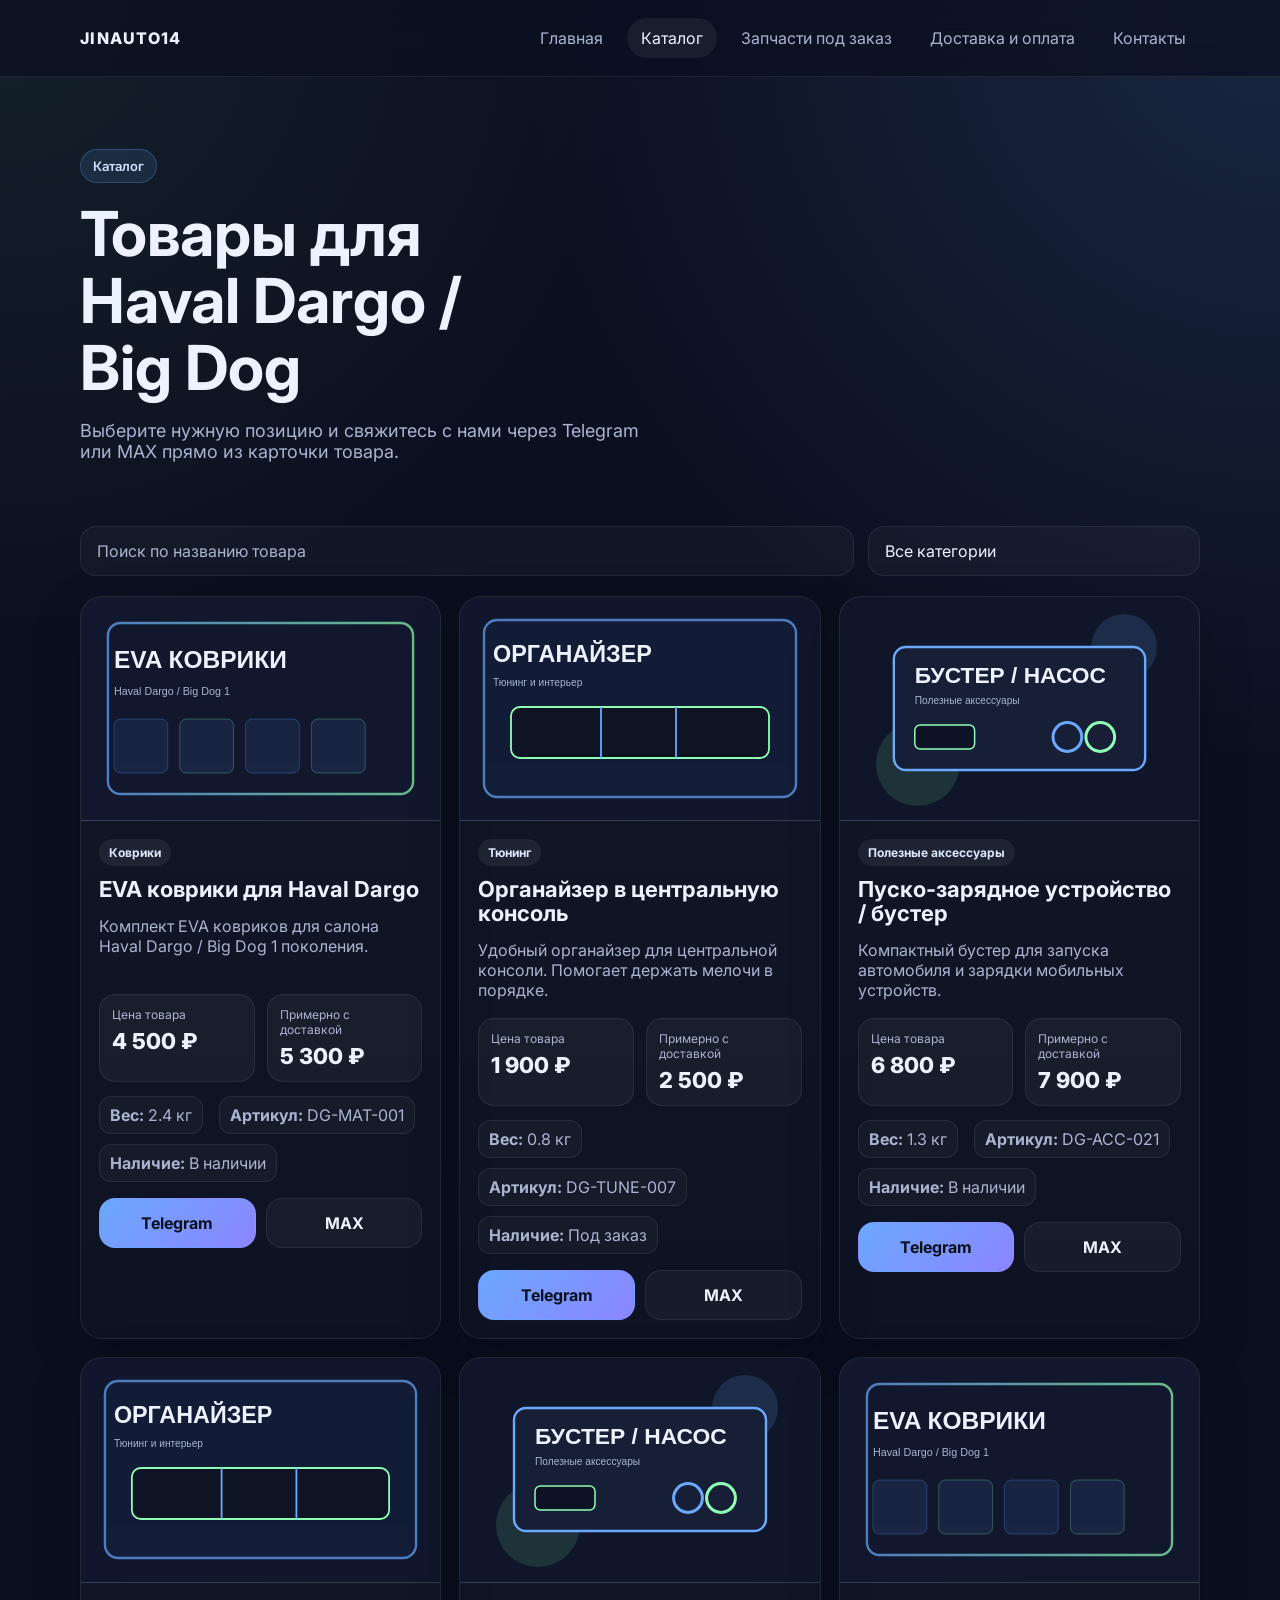
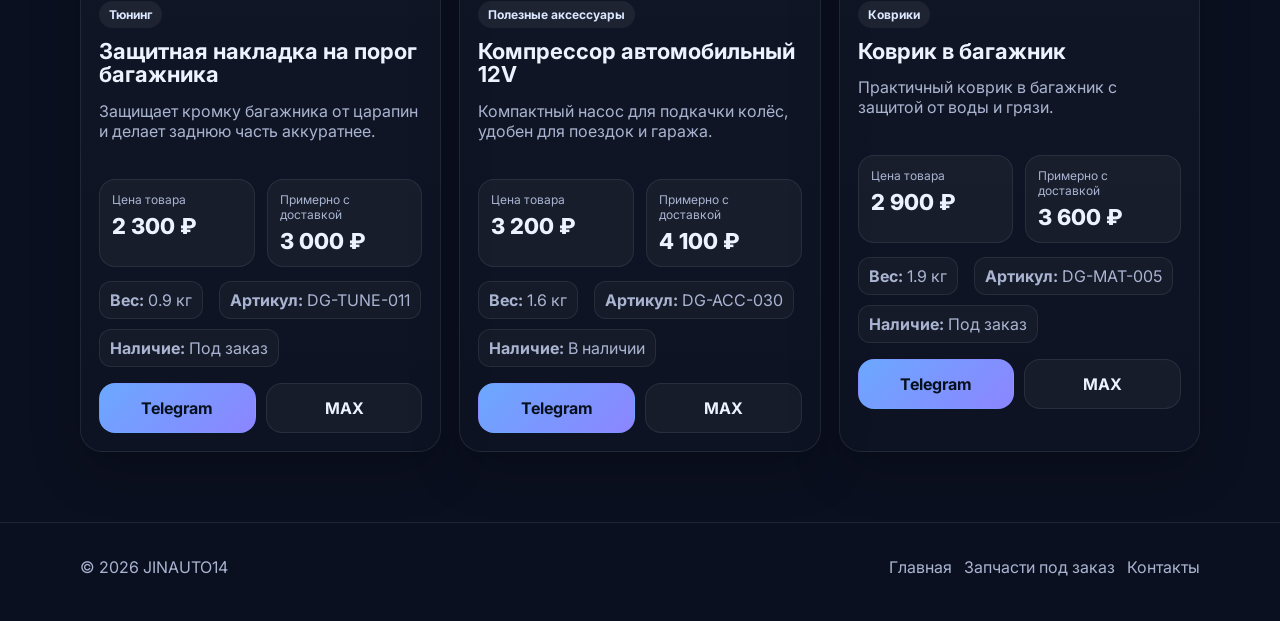
==== catalog.html @ a6dc1096 "Apply prepared content updates across site pages" ====
<!doctype html>
<html lang="ru">
<head>
  <meta charset="UTF-8">
  <meta name="viewport" content="width=device-width, initial-scale=1.0">
  <title>Каталог — JINAUTO14</title>
  <meta name="description" content="Каталог автотоваров для Haval Dargo / Big Dog: цена, ориентировочная цена с доставкой и вес.">
  <link rel="preconnect" href="https://fonts.googleapis.com">
  <link rel="preconnect" href="https://fonts.gstatic.com" crossorigin>
  <link href="https://fonts.googleapis.com/css2?family=Inter:wght@400;500;600;700;800&display=swap" rel="stylesheet">
  <link rel="stylesheet" href="css/style.css">
</head>
<body>
  <header class="site-header">
    <div class="container nav-wrap">
      <a class="logo" href="index.html">JINAUTO14</a>
      <nav class="nav">
        <a href="index.html">Главная</a>
        <a href="catalog.html" class="active">Каталог</a>
        <a href="order-parts.html">Запчасти под заказ</a>
        <a href="delivery.html">Доставка и оплата</a>
        <a href="contacts.html">Контакты</a>
      </nav>
    </div>
  </header>

  <main>
    <section class="page-hero">
      <div class="container">
        <span class="eyebrow">Каталог</span>
        <h1>Товары для Haval Dargo / Big Dog</h1>
        <p class="lead narrow">Выберите нужную позицию и свяжитесь с нами через Telegram или MAX прямо из карточки товара.</p>
      </div>
    </section>

    <section class="section section-tight">
      <div class="container">
        <div class="catalog-toolbar">
          <input id="searchInput" class="input" type="search" placeholder="Поиск по названию товара">
          <select id="categoryFilter" class="input input-select">
            <option value="all">Все категории</option>
          </select>
        </div>
        <div id="catalog-products" class="product-grid"></div>
        <p id="emptyState" class="empty-state hidden">Ничего не найдено. Попробуйте изменить поиск или категорию.</p>
      </div>
    </section>
  </main>

  <footer class="site-footer">
    <div class="container footer-wrap">
      <p>© <span id="year"></span> JINAUTO14</p>
      <div class="footer-links">
        <a href="index.html">Главная</a>
        <a href="order-parts.html">Запчасти под заказ</a>
        <a href="contacts.html">Контакты</a>
      </div>
    </div>
  </footer>

  <script src="js/constants.js"></script>
  <script src="js/products.js"></script>
  <script src="js/app.js"></script>
</body>
</html>
---- css/style.css ----
:root {
  --bg: #0b1020;
  --bg-soft: #131a30;
  --card: #141b33;
  --text: #edf2ff;
  --muted: #a9b4d0;
  --line: rgba(255,255,255,.08);
  --accent: #6ba8ff;
  --accent-2: #8effb3;
  --shadow: 0 18px 50px rgba(0,0,0,.22);
  --radius: 22px;
}

* { box-sizing: border-box; }
html { scroll-behavior: smooth; }
body {
  margin: 0;
  font-family: 'Inter', system-ui, sans-serif;
  background:
    radial-gradient(circle at top right, rgba(107,168,255,.15), transparent 30%),
    radial-gradient(circle at top left, rgba(142,255,179,.07), transparent 25%),
    var(--bg);
  color: var(--text);
}

a { color: inherit; text-decoration: none; }
img { max-width: 100%; display: block; }

.container {
  width: min(1120px, calc(100% - 32px));
  margin: 0 auto;
}

.site-header {
  position: sticky;
  top: 0;
  z-index: 20;
  backdrop-filter: blur(16px);
  background: rgba(11,16,32,.72);
  border-bottom: 1px solid var(--line);
}

.nav-wrap {
  min-height: 76px;
  display: flex;
  align-items: center;
  justify-content: space-between;
  gap: 20px;
}

.logo {
  font-weight: 800;
  letter-spacing: .08em;
}

.nav {
  display: flex;
  flex-wrap: wrap;
  gap: 10px;
}

.nav a {
  padding: 10px 14px;
  border-radius: 999px;
  color: var(--muted);
  transition: .2s ease;
}

.nav a:hover,
.nav a.active {
  color: var(--text);
  background: rgba(255,255,255,.06);
}

.hero,
.page-hero {
  padding: 72px 0 28px;
}

.hero-grid,
.grid {
  display: grid;
  gap: 24px;
}

.hero-grid { grid-template-columns: 1.25fr .9fr; align-items: stretch; }
.grid-2 { grid-template-columns: repeat(2, minmax(0, 1fr)); }
.grid-3 { grid-template-columns: repeat(3, minmax(0, 1fr)); }

.eyebrow {
  display: inline-flex;
  padding: 8px 12px;
  background: rgba(107,168,255,.12);
  color: #cfe1ff;
  border: 1px solid rgba(107,168,255,.25);
  border-radius: 999px;
  font-size: 13px;
  font-weight: 600;
}

h1, h2, h3 {
  margin: 0 0 14px;
  line-height: 1.08;
}

h1 { font-size: clamp(36px, 6vw, 62px); max-width: 11ch; margin-top: 18px; }
h2 { font-size: clamp(26px, 4vw, 38px); }
h3 { font-size: 22px; }

.lead {
  font-size: 18px;
  color: var(--muted);
  max-width: 60ch;
}

.narrow { max-width: 52ch; }

.hero-actions,
.footer-links {
  display: flex;
  flex-wrap: wrap;
  gap: 12px;
}

.btn,
.text-link {
  display: inline-flex;
  align-items: center;
  justify-content: center;
  gap: 8px;
}

.btn {
  padding: 14px 18px;
  border-radius: 16px;
  border: 1px solid transparent;
  font-weight: 700;
  transition: transform .18s ease, box-shadow .18s ease, background .18s ease;
}

.btn:hover {
  transform: translateY(-2px);
  box-shadow: var(--shadow);
}

.btn-primary {
  background: linear-gradient(135deg, var(--accent), #8c85ff);
  color: #07111d;
}

.btn-secondary {
  background: rgba(255,255,255,.04);
  border-color: var(--line);
}

.text-link { color: #d5e4ff; }

.hero-points,
.list-clean,
.steps-list,
.sidebar-list,
.contact-list {
  margin: 20px 0 0;
  padding-left: 18px;
  color: var(--muted);
}

.hero-card,
.feature-card,
.cta-banner,
.form-card,
.sidebar-card,
.product-card {
  background: linear-gradient(180deg, rgba(255,255,255,.03), rgba(255,255,255,.015));
  border: 1px solid var(--line);
  border-radius: var(--radius);
  box-shadow: var(--shadow);
}

.hero-card,
.feature-card,
.form-card,
.sidebar-card { padding: 26px; }

.card-glow {
  position: relative;
  overflow: hidden;
}

.card-glow::before {
  content: "";
  position: absolute;
  inset: -20%;
  background: radial-gradient(circle, rgba(107,168,255,.18), transparent 38%);
  pointer-events: none;
}

.section { padding: 34px 0 70px; }
.section-muted { background: rgba(255,255,255,.02); }
.section-tight { padding-top: 18px; }

.section-heading {
  display: flex;
  align-items: end;
  justify-content: space-between;
  gap: 18px;
  margin-bottom: 22px;
}

.cta-banner {
  padding: 28px;
  display: flex;
  align-items: center;
  justify-content: space-between;
  gap: 20px;
}

.catalog-toolbar {
  display: grid;
  grid-template-columns: 1.4fr .6fr;
  gap: 14px;
  margin-bottom: 20px;
}

.input {
  width: 100%;
  padding: 14px 16px;
  border-radius: 16px;
  border: 1px solid var(--line);
  outline: none;
  background: rgba(255,255,255,.03);
  color: var(--text);
  font: inherit;
}

.input::placeholder,
.form-note,
.product-meta,
.product-description,
.empty-state,
.site-footer {
  color: var(--muted);
}

.input:focus {
  border-color: rgba(107,168,255,.55);
  box-shadow: 0 0 0 4px rgba(107,168,255,.12);
}

.input-select { appearance: none; }
.textarea { resize: vertical; min-height: 140px; }

.product-grid {
  display: grid;
  grid-template-columns: repeat(3, minmax(0, 1fr));
  gap: 18px;
}

.product-card {
  overflow: hidden;
}

.product-image-wrap {
  aspect-ratio: 16 / 10;
  background: linear-gradient(135deg, rgba(107,168,255,.18), rgba(142,255,179,.10));
  border-bottom: 1px solid var(--line);
}

.product-image-wrap img {
  width: 100%;
  height: 100%;
  object-fit: cover;
}

.product-content {
  padding: 18px;
}

.product-badge {
  display: inline-flex;
  padding: 6px 10px;
  border-radius: 999px;
  font-size: 12px;
  font-weight: 700;
  background: rgba(255,255,255,.06);
  color: #dbe8ff;
}

.product-title {
  font-size: 22px;
  margin-top: 12px;
}

.product-description {
  margin: 10px 0 14px;
  min-height: 64px;
}

.product-prices {
  display: grid;
  grid-template-columns: repeat(2, minmax(0, 1fr));
  gap: 12px;
  margin-bottom: 14px;
}

.price-box {
  padding: 12px;
  border-radius: 16px;
  background: rgba(255,255,255,.04);
  border: 1px solid var(--line);
}

.price-label {
  display: block;
  font-size: 12px;
  color: var(--muted);
  margin-bottom: 6px;
}

.price-value {
  font-size: 22px;
  font-weight: 800;
}

.product-meta {
  display: flex;
  flex-wrap: wrap;
  gap: 10px 16px;
  padding: 0;
  list-style: none;
  margin: 0 0 16px;
}

.product-meta li {
  padding: 8px 10px;
  border-radius: 12px;
  background: rgba(255,255,255,.03);
  border: 1px solid var(--line);
}

.product-actions {
  display: flex;
  gap: 10px;
}

.product-actions .btn {
  flex: 1;
  padding-inline: 12px;
}

.form-layout {
  display: grid;
  grid-template-columns: 1.2fr .8fr;
  gap: 20px;
}

.form-grid {
  display: grid;
  grid-template-columns: repeat(2, minmax(0, 1fr));
  gap: 14px;
  margin-bottom: 14px;
}

.parts-form label {
  display: grid;
  gap: 8px;
  font-weight: 600;
}

.empty-state {
  margin: 20px 0 0;
}

.hidden { display: none !important; }

.site-footer {
  padding: 18px 0 28px;
  border-top: 1px solid var(--line);
}

.footer-wrap {
  display: flex;
  align-items: center;
  justify-content: space-between;
  gap: 14px;
}

@media (max-width: 980px) {
  .hero-grid,
  .grid-2,
  .grid-3,
  .product-grid,
  .form-layout,
  .catalog-toolbar,
  .form-grid {
    grid-template-columns: 1fr;
  }

  .cta-banner,
  .footer-wrap,
  .nav-wrap,
  .section-heading {
    flex-direction: column;
    align-items: flex-start;
  }

  .product-prices {
    grid-template-columns: 1fr;
  }
}

@media (max-width: 640px) {
  .container { width: min(100% - 24px, 1120px); }
  .hero, .page-hero { padding-top: 40px; }
  .hero-card, .feature-card, .form-card, .sidebar-card, .cta-banner { padding: 20px; }
  .nav { gap: 6px; }
  .nav a { padding: 8px 10px; font-size: 14px; }
}
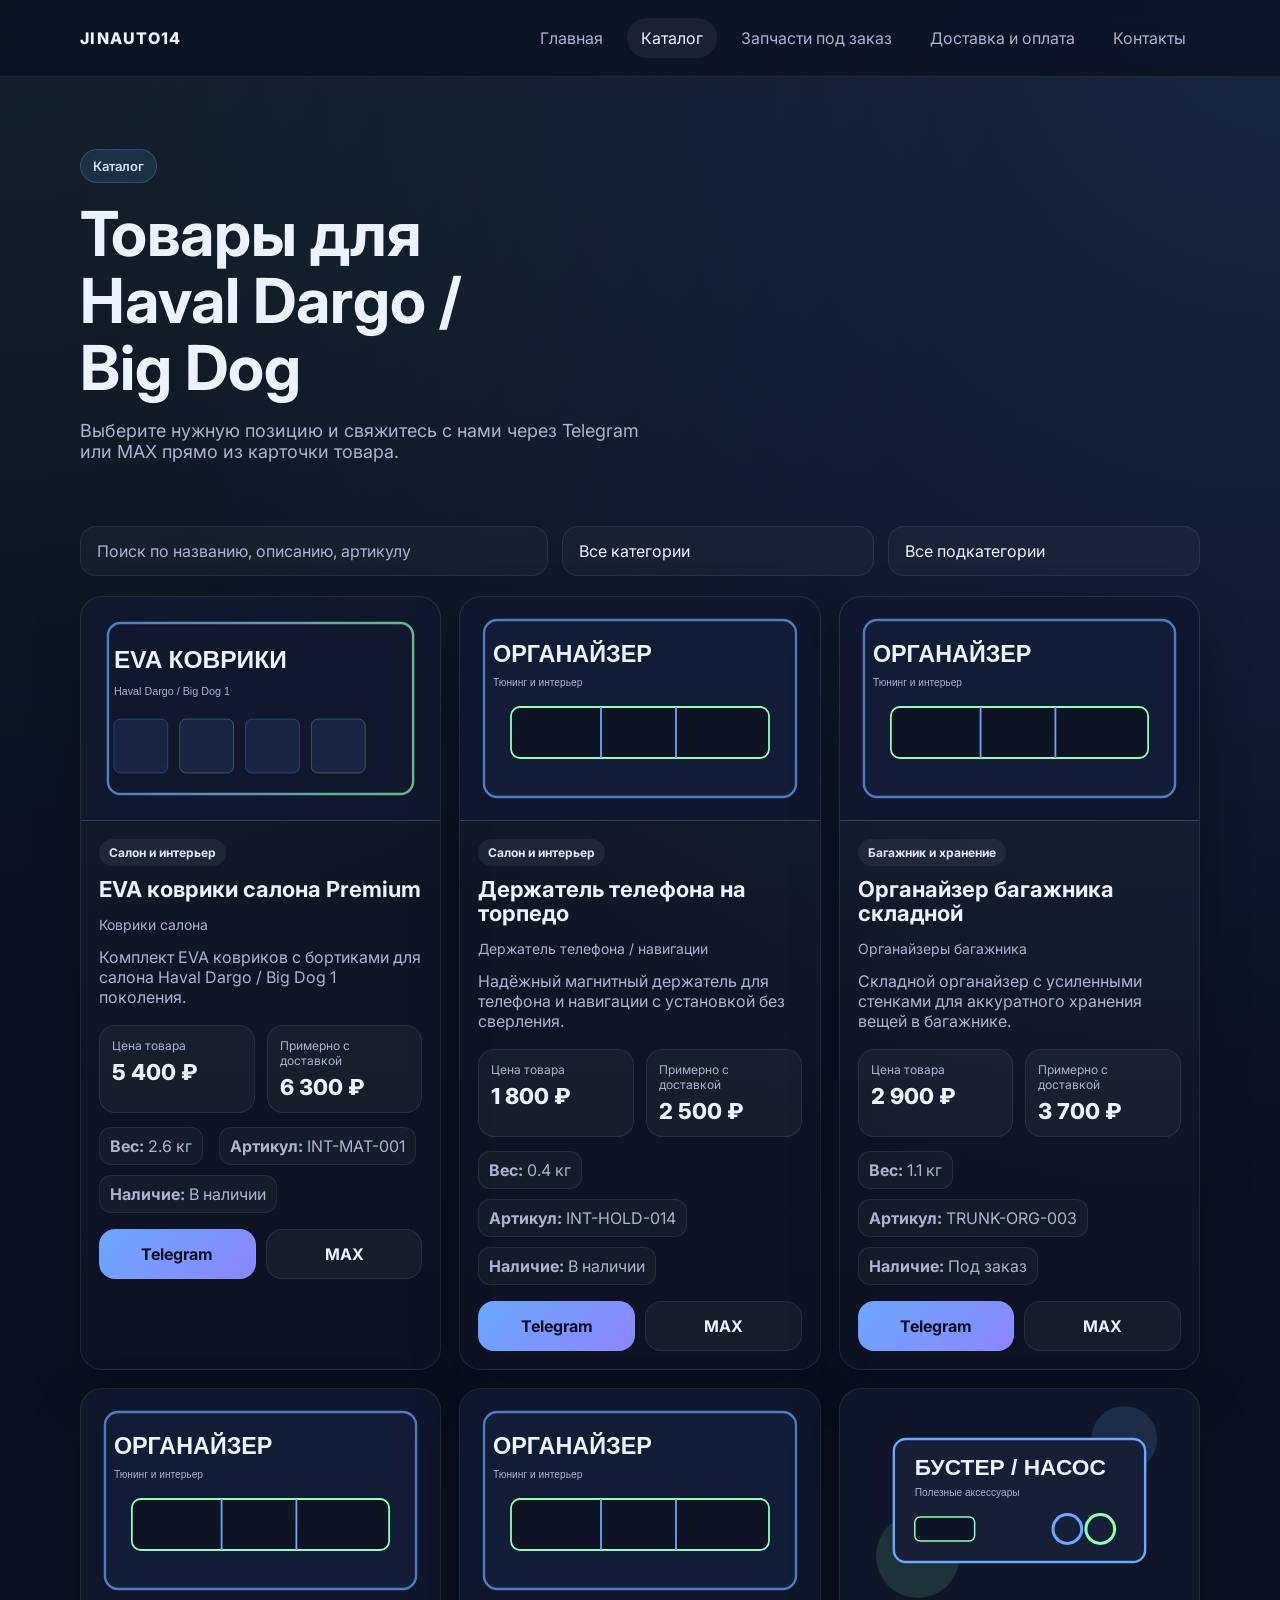
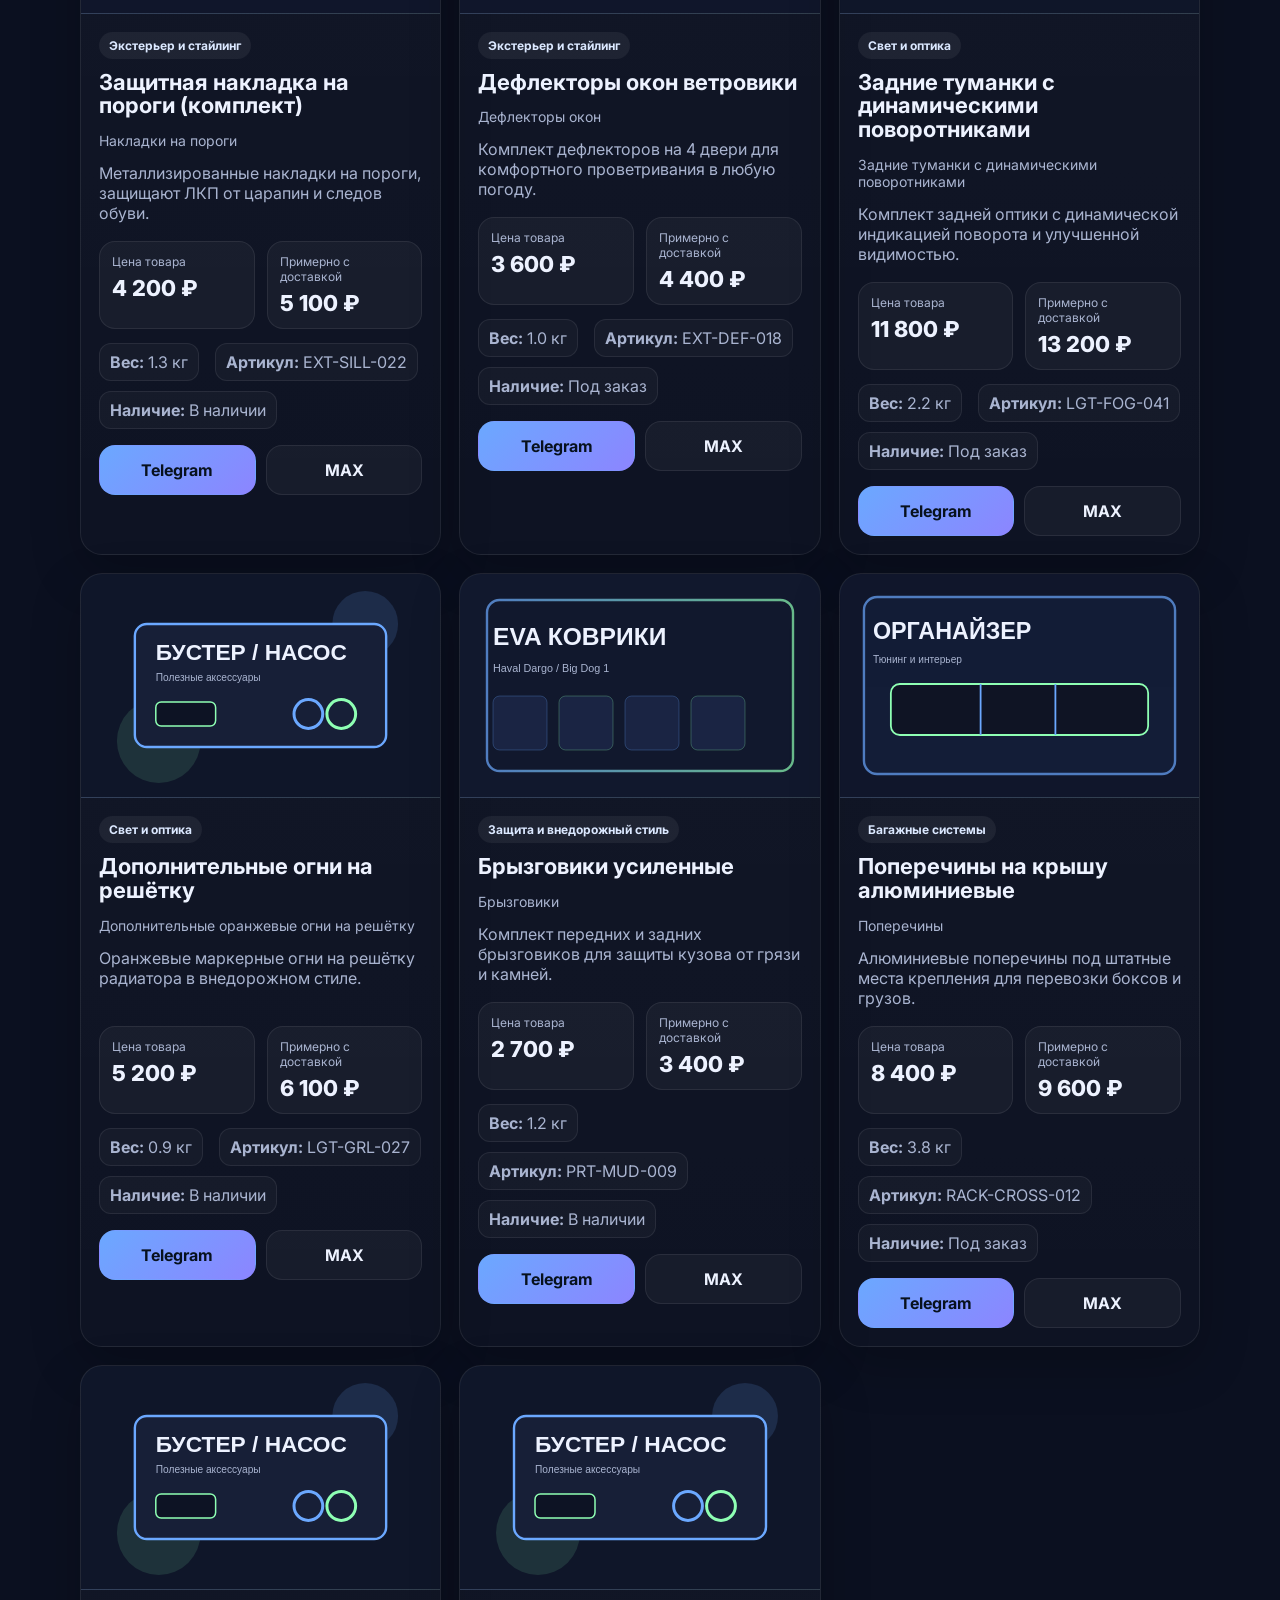
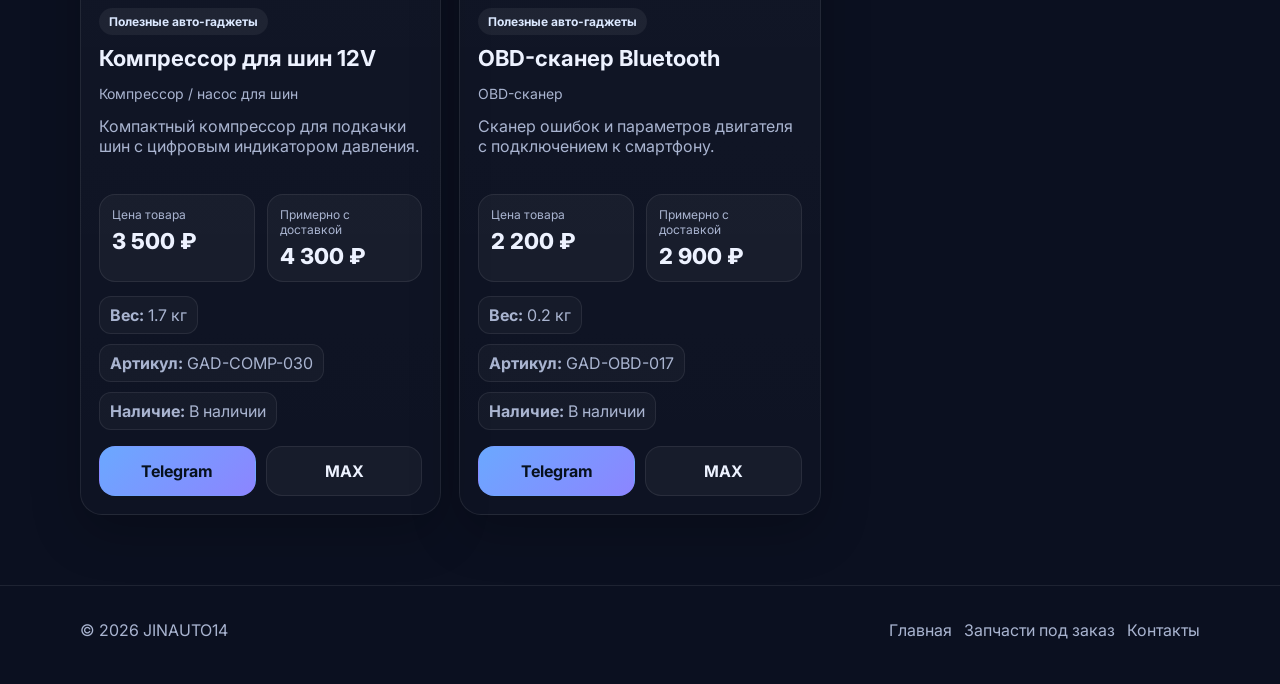
==== commit 55c61153: "Refactor catalog to metadata-driven product source" ====
--- a/catalog.html
+++ b/catalog.html
@@ -36,9 +36,12 @@
     <section class="section section-tight">
       <div class="container">
         <div class="catalog-toolbar">
-          <input id="searchInput" class="input" type="search" placeholder="Поиск по названию товара">
+          <input id="searchInput" class="input" type="search" placeholder="Поиск по названию, описанию, артикулу">
           <select id="categoryFilter" class="input input-select">
             <option value="all">Все категории</option>
+          </select>
+          <select id="subcategoryFilter" class="input input-select">
+            <option value="all">Все подкатегории</option>
           </select>
         </div>
         <div id="catalog-products" class="product-grid"></div>
--- a/css/style.css
+++ b/css/style.css
@@ -217,7 +217,7 @@
 
 .catalog-toolbar {
   display: grid;
-  grid-template-columns: 1.4fr .6fr;
+  grid-template-columns: 1.2fr .8fr .8fr;
   gap: 14px;
   margin-bottom: 20px;
 }
@@ -289,6 +289,12 @@
 .product-title {
   font-size: 22px;
   margin-top: 12px;
+}
+
+.product-subcategory {
+  margin-top: 8px;
+  color: var(--muted);
+  font-size: 14px;
 }
 
 .product-description {
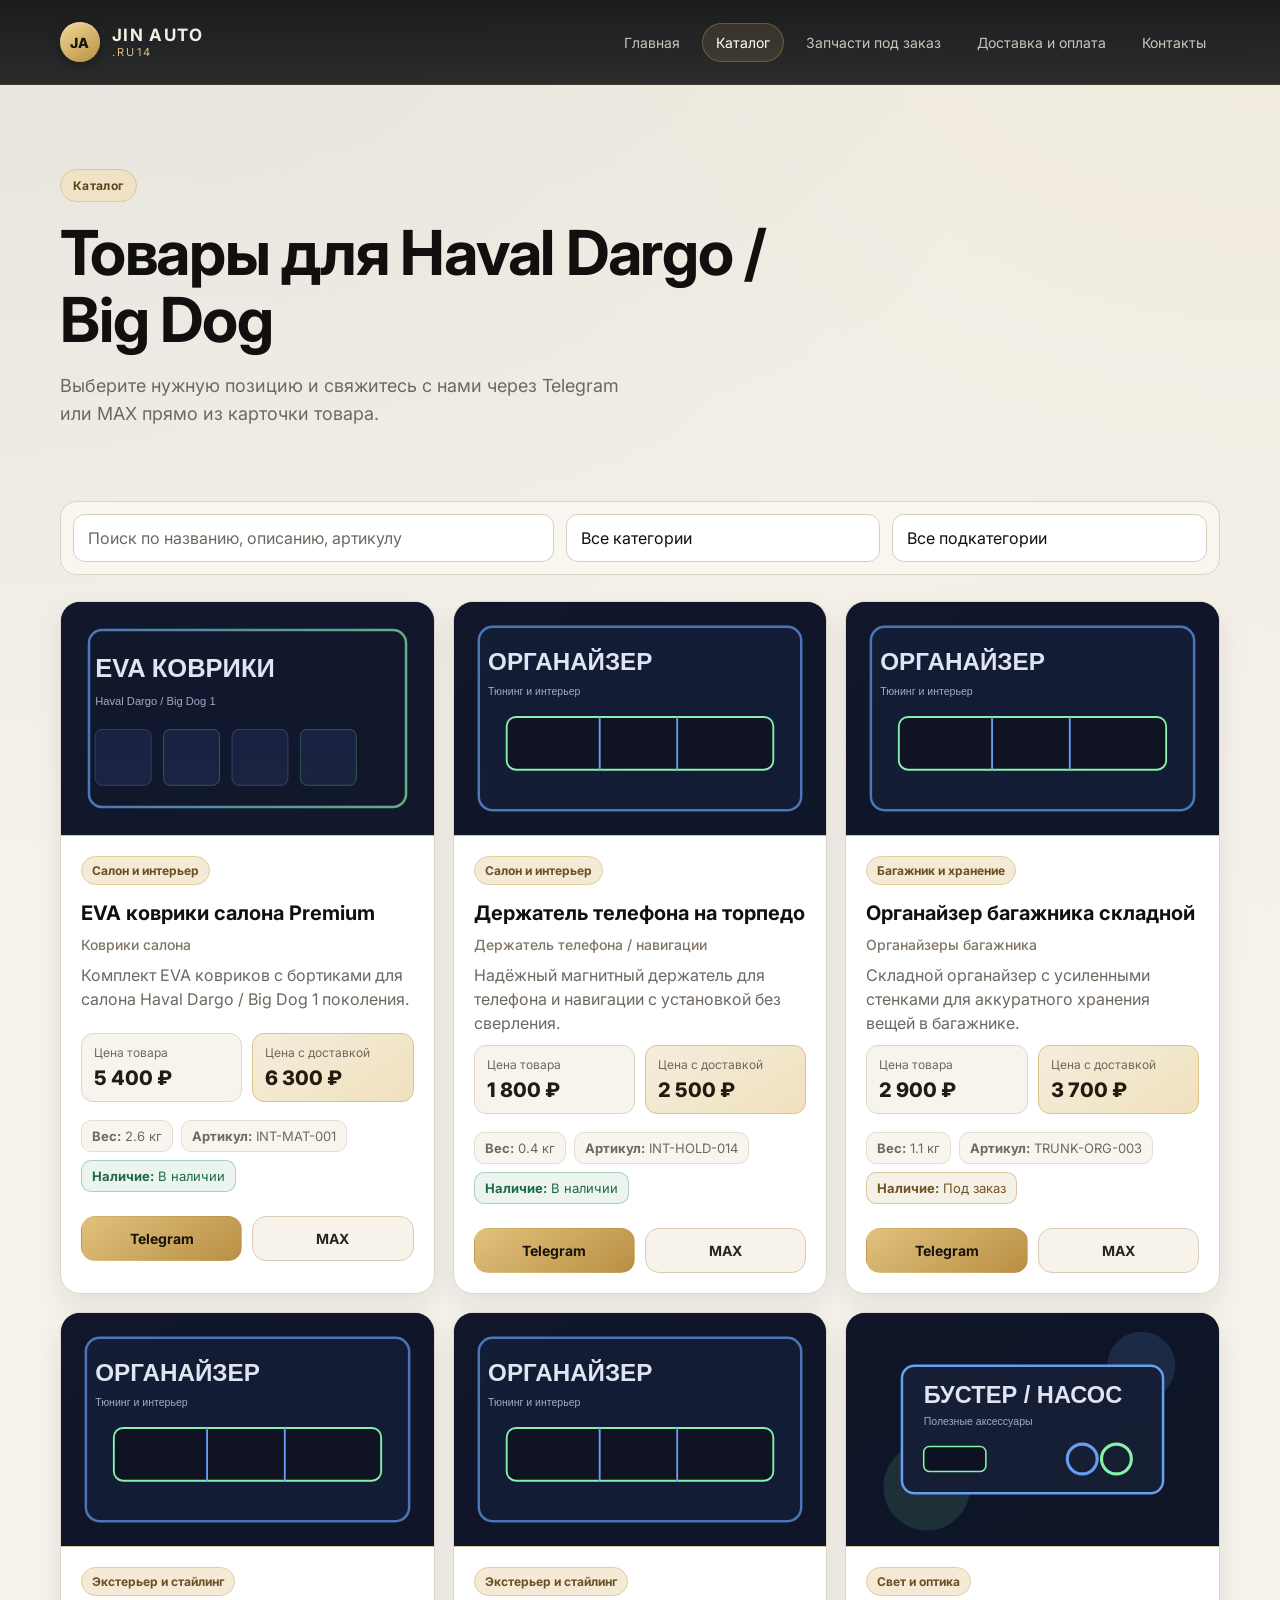
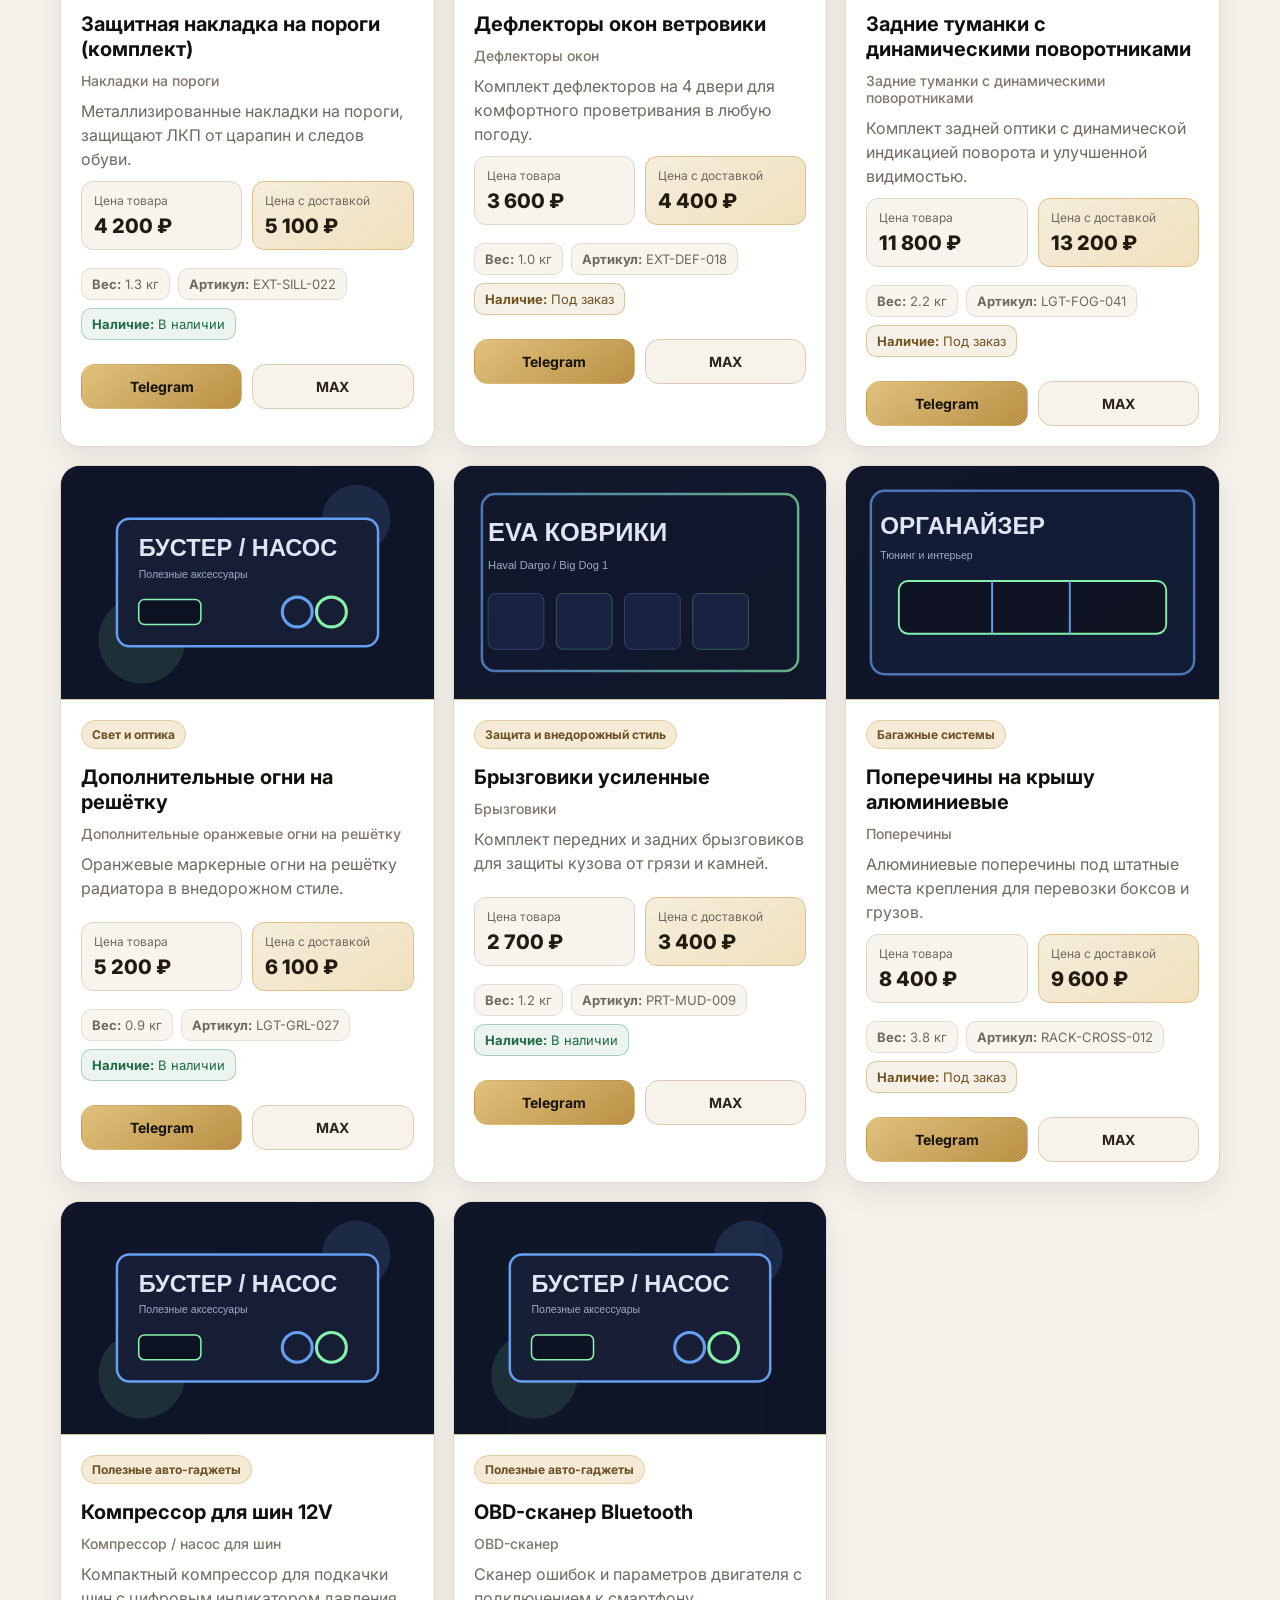
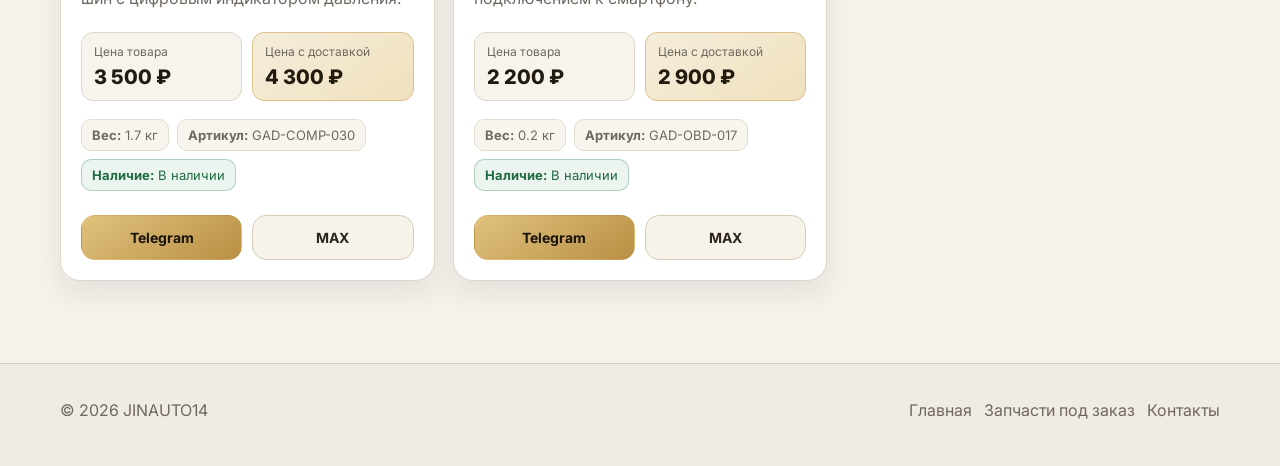
==== commit 02582433: "Redesign site with premium graphite-and-gold brand system" ====
--- a/catalog.html
+++ b/catalog.html
@@ -13,7 +13,10 @@
 <body>
   <header class="site-header">
     <div class="container nav-wrap">
-      <a class="logo" href="index.html">JINAUTO14</a>
+      <a class="logo" href="index.html" aria-label="JIN AUTO">
+        <span class="logo-mark">JA</span>
+        <span class="logo-text"><strong>JIN AUTO</strong><small>.RU14</small></span>
+      </a>
       <nav class="nav">
         <a href="index.html">Главная</a>
         <a href="catalog.html" class="active">Каталог</a>
--- a/css/style.css
+++ b/css/style.css
@@ -1,14 +1,20 @@
 :root {
-  --bg: #0b1020;
-  --bg-soft: #131a30;
-  --card: #141b33;
-  --text: #edf2ff;
-  --muted: #a9b4d0;
-  --line: rgba(255,255,255,.08);
-  --accent: #6ba8ff;
-  --accent-2: #8effb3;
-  --shadow: 0 18px 50px rgba(0,0,0,.22);
-  --radius: 22px;
+  --bg: #101113;
+  --bg-soft: #191b1f;
+  --surface: #f5f2ec;
+  --surface-2: #ffffff;
+  --card: #ffffff;
+  --text: #1d1b18;
+  --text-strong: #11100e;
+  --muted: #6f6860;
+  --line: #ded7cc;
+  --accent: #c8a55a;
+  --accent-strong: #ad883f;
+  --accent-soft: #efe2c5;
+  --success: #2f8a58;
+  --shadow: 0 20px 48px rgba(22, 16, 8, .14);
+  --shadow-soft: 0 12px 28px rgba(22, 16, 8, .08);
+  --radius: 20px;
 }
 
 * { box-sizing: border-box; }
@@ -17,9 +23,9 @@
   margin: 0;
   font-family: 'Inter', system-ui, sans-serif;
   background:
-    radial-gradient(circle at top right, rgba(107,168,255,.15), transparent 30%),
-    radial-gradient(circle at top left, rgba(142,255,179,.07), transparent 25%),
-    var(--bg);
+    radial-gradient(circle at right -10%, rgba(200,165,90,.12), transparent 32%),
+    radial-gradient(circle at left -5%, rgba(28,26,22,.08), transparent 26%),
+    var(--surface);
   color: var(--text);
 }
 
@@ -27,21 +33,21 @@
 img { max-width: 100%; display: block; }
 
 .container {
-  width: min(1120px, calc(100% - 32px));
+  width: min(1160px, calc(100% - 36px));
   margin: 0 auto;
 }
 
 .site-header {
   position: sticky;
   top: 0;
-  z-index: 20;
-  backdrop-filter: blur(16px);
-  background: rgba(11,16,32,.72);
-  border-bottom: 1px solid var(--line);
+  z-index: 30;
+  background: linear-gradient(180deg, rgba(16,17,19,.95), rgba(16,17,19,.88));
+  backdrop-filter: blur(12px);
+  border-bottom: 1px solid rgba(200,165,90,.24);
 }
 
 .nav-wrap {
-  min-height: 76px;
+  min-height: 84px;
   display: flex;
   align-items: center;
   justify-content: space-between;
@@ -49,32 +55,68 @@
 }
 
 .logo {
+  display: inline-flex;
+  align-items: center;
+  gap: 12px;
+  color: #f4efe4;
+}
+
+.logo-mark {
+  width: 40px;
+  height: 40px;
+  border-radius: 50%;
+  display: grid;
+  place-items: center;
   font-weight: 800;
+  font-size: 14px;
+  letter-spacing: .06em;
+  color: #16120a;
+  background: linear-gradient(145deg, #f3d998, #b88e42);
+  box-shadow: inset 0 1px 1px rgba(255,255,255,.35), 0 4px 14px rgba(0,0,0,.3);
+}
+
+.logo-text {
+  display: grid;
+  line-height: 1;
+  gap: 3px;
+}
+
+.logo-text strong {
+  font-size: 17px;
   letter-spacing: .08em;
 }
 
+.logo-text small {
+  font-size: 11px;
+  letter-spacing: .2em;
+  color: #d7be85;
+}
+
 .nav {
   display: flex;
   flex-wrap: wrap;
-  gap: 10px;
+  gap: 8px;
 }
 
 .nav a {
-  padding: 10px 14px;
+  padding: 10px 13px;
   border-radius: 999px;
-  color: var(--muted);
+  color: rgba(248,242,228,.78);
+  font-size: 14px;
+  border: 1px solid transparent;
   transition: .2s ease;
 }
 
 .nav a:hover,
 .nav a.active {
-  color: var(--text);
-  background: rgba(255,255,255,.06);
+  color: #fff;
+  border-color: rgba(200,165,90,.34);
+  background: rgba(200,165,90,.14);
 }
 
 .hero,
 .page-hero {
-  padding: 72px 0 28px;
+  padding: 84px 0 36px;
 }
 
 .hero-grid,
@@ -83,37 +125,41 @@
   gap: 24px;
 }
 
-.hero-grid { grid-template-columns: 1.25fr .9fr; align-items: stretch; }
+.hero-grid { grid-template-columns: 1.2fr .8fr; align-items: stretch; }
 .grid-2 { grid-template-columns: repeat(2, minmax(0, 1fr)); }
 .grid-3 { grid-template-columns: repeat(3, minmax(0, 1fr)); }
 
 .eyebrow {
   display: inline-flex;
   padding: 8px 12px;
-  background: rgba(107,168,255,.12);
-  color: #cfe1ff;
-  border: 1px solid rgba(107,168,255,.25);
+  background: #efe2c5;
+  color: #5f4619;
+  border: 1px solid #ddc896;
   border-radius: 999px;
-  font-size: 13px;
-  font-weight: 600;
+  font-size: 12px;
+  font-weight: 700;
+  letter-spacing: .03em;
 }
 
 h1, h2, h3 {
   margin: 0 0 14px;
   line-height: 1.08;
-}
-
-h1 { font-size: clamp(36px, 6vw, 62px); max-width: 11ch; margin-top: 18px; }
-h2 { font-size: clamp(26px, 4vw, 38px); }
-h3 { font-size: 22px; }
+  color: var(--text-strong);
+}
+
+h1 { font-size: clamp(34px, 5.5vw, 62px); max-width: 13ch; margin-top: 18px; letter-spacing: -.02em; }
+.page-hero h1 { max-width: 18ch; }
+h2 { font-size: clamp(25px, 3.6vw, 40px); }
+h3 { font-size: 21px; }
 
 .lead {
   font-size: 18px;
   color: var(--muted);
-  max-width: 60ch;
-}
-
-.narrow { max-width: 52ch; }
+  line-height: 1.58;
+  max-width: 62ch;
+}
+
+.narrow { max-width: 54ch; }
 
 .hero-actions,
 .footer-links {
@@ -131,29 +177,34 @@
 }
 
 .btn {
-  padding: 14px 18px;
-  border-radius: 16px;
+  padding: 13px 18px;
+  border-radius: 14px;
   border: 1px solid transparent;
   font-weight: 700;
-  transition: transform .18s ease, box-shadow .18s ease, background .18s ease;
+  font-size: 14px;
+  transition: transform .18s ease, box-shadow .18s ease, background .18s ease, border-color .18s ease;
 }
 
 .btn:hover {
-  transform: translateY(-2px);
-  box-shadow: var(--shadow);
+  transform: translateY(-1px);
+  box-shadow: var(--shadow-soft);
 }
 
 .btn-primary {
-  background: linear-gradient(135deg, var(--accent), #8c85ff);
-  color: #07111d;
+  background: linear-gradient(145deg, #e0c27d, #b98f44);
+  color: #17130b;
 }
 
 .btn-secondary {
-  background: rgba(255,255,255,.04);
-  border-color: var(--line);
-}
-
-.text-link { color: #d5e4ff; }
+  background: #f7f3eb;
+  border-color: #d8ccb7;
+  color: #2b2419;
+}
+
+.text-link {
+  color: #705528;
+  font-weight: 600;
+}
 
 .hero-points,
 .list-clean,
@@ -171,10 +222,10 @@
 .form-card,
 .sidebar-card,
 .product-card {
-  background: linear-gradient(180deg, rgba(255,255,255,.03), rgba(255,255,255,.015));
+  background: var(--card);
   border: 1px solid var(--line);
   border-radius: var(--radius);
-  box-shadow: var(--shadow);
+  box-shadow: var(--shadow-soft);
 }
 
 .hero-card,
@@ -182,21 +233,29 @@
 .form-card,
 .sidebar-card { padding: 26px; }
 
-.card-glow {
+.hero {
   position: relative;
-  overflow: hidden;
-}
-
-.card-glow::before {
+}
+
+.hero::after {
   content: "";
   position: absolute;
-  inset: -20%;
-  background: radial-gradient(circle, rgba(107,168,255,.18), transparent 38%);
+  inset: 0;
   pointer-events: none;
-}
-
-.section { padding: 34px 0 70px; }
-.section-muted { background: rgba(255,255,255,.02); }
+  background: linear-gradient(180deg, rgba(16,17,19,.04), transparent 40%);
+}
+
+.hero-card {
+  background: linear-gradient(165deg, #1b1d21, #141518);
+  border-color: rgba(200,165,90,.28);
+  color: #ece6d8;
+}
+
+.hero-card h2 { color: #f7f0df; }
+.hero-card .steps-list { color: #d2c9b8; }
+
+.section { padding: 36px 0 70px; }
+.section-muted { background: rgba(17,16,14,.03); }
 .section-tight { padding-top: 18px; }
 
 .section-heading {
@@ -208,29 +267,40 @@
 }
 
 .cta-banner {
-  padding: 28px;
+  padding: 30px;
   display: flex;
   align-items: center;
   justify-content: space-between;
-  gap: 20px;
-}
+  gap: 24px;
+  background: linear-gradient(145deg, #1f2024, #16171a);
+  border-color: rgba(200,165,90,.3);
+  color: #eee7d8;
+}
+
+.cta-banner h2,
+.cta-banner p { color: inherit; }
 
 .catalog-toolbar {
   display: grid;
-  grid-template-columns: 1.2fr .8fr .8fr;
-  gap: 14px;
-  margin-bottom: 20px;
+  grid-template-columns: 1.3fr .85fr .85fr;
+  gap: 12px;
+  margin-bottom: 26px;
+  background: #f9f6f0;
+  border: 1px solid #ddd3c2;
+  border-radius: 16px;
+  padding: 12px;
 }
 
 .input {
   width: 100%;
-  padding: 14px 16px;
-  border-radius: 16px;
-  border: 1px solid var(--line);
+  padding: 13px 14px;
+  border-radius: 12px;
+  border: 1px solid #d8cebd;
   outline: none;
-  background: rgba(255,255,255,.03);
-  color: var(--text);
+  background: #fff;
+  color: var(--text-strong);
   font: inherit;
+  transition: border-color .18s ease, box-shadow .18s ease, background .18s ease;
 }
 
 .input::placeholder,
@@ -243,8 +313,8 @@
 }
 
 .input:focus {
-  border-color: rgba(107,168,255,.55);
-  box-shadow: 0 0 0 4px rgba(107,168,255,.12);
+  border-color: rgba(184,143,68,.85);
+  box-shadow: 0 0 0 3px rgba(200,165,90,.2);
 }
 
 .input-select { appearance: none; }
@@ -258,62 +328,78 @@
 
 .product-card {
   overflow: hidden;
+  display: flex;
+  flex-direction: column;
+  min-height: 100%;
 }
 
 .product-image-wrap {
   aspect-ratio: 16 / 10;
-  background: linear-gradient(135deg, rgba(107,168,255,.18), rgba(142,255,179,.10));
-  border-bottom: 1px solid var(--line);
+  background: linear-gradient(145deg, #22242a, #16171a);
+  border-bottom: 1px solid #d7c6a2;
 }
 
 .product-image-wrap img {
   width: 100%;
   height: 100%;
   object-fit: cover;
+  opacity: .94;
 }
 
 .product-content {
-  padding: 18px;
+  padding: 20px;
+  display: grid;
+  gap: 10px;
 }
 
 .product-badge {
   display: inline-flex;
+  width: fit-content;
   padding: 6px 10px;
   border-radius: 999px;
   font-size: 12px;
   font-weight: 700;
-  background: rgba(255,255,255,.06);
-  color: #dbe8ff;
+  background: #f4ead5;
+  color: #6a5023;
+  border: 1px solid #e2cd9f;
 }
 
 .product-title {
-  font-size: 22px;
-  margin-top: 12px;
+  font-size: 20px;
+  margin: 6px 0 0;
+  line-height: 1.25;
 }
 
 .product-subcategory {
-  margin-top: 8px;
-  color: var(--muted);
+  margin: 0;
+  color: #7f7568;
   font-size: 14px;
+  font-weight: 500;
 }
 
 .product-description {
-  margin: 10px 0 14px;
-  min-height: 64px;
+  margin: 0;
+  min-height: 60px;
+  line-height: 1.5;
 }
 
 .product-prices {
   display: grid;
   grid-template-columns: repeat(2, minmax(0, 1fr));
-  gap: 12px;
-  margin-bottom: 14px;
+  gap: 10px;
+  margin-bottom: 8px;
 }
 
 .price-box {
-  padding: 12px;
-  border-radius: 16px;
-  background: rgba(255,255,255,.04);
-  border: 1px solid var(--line);
+  padding: 11px 12px;
+  border-radius: 12px;
+  background: #f7f4ee;
+  border: 1px solid #e0d6c8;
+}
+
+.price-box-delivery {
+  background: linear-gradient(145deg, #f5eddc, #f0e1bd);
+  border-color: #dcc18a;
 }
 
 .price-label {
@@ -324,24 +410,38 @@
 }
 
 .price-value {
-  font-size: 22px;
+  font-size: 20px;
   font-weight: 800;
+  color: #221b0f;
 }
 
 .product-meta {
   display: flex;
   flex-wrap: wrap;
-  gap: 10px 16px;
+  gap: 8px;
   padding: 0;
   list-style: none;
-  margin: 0 0 16px;
+  margin: 0 0 14px;
 }
 
 .product-meta li {
-  padding: 8px 10px;
-  border-radius: 12px;
-  background: rgba(255,255,255,.03);
-  border: 1px solid var(--line);
+  padding: 7px 10px;
+  border-radius: 10px;
+  background: #f8f5ef;
+  border: 1px solid #e4dcd0;
+  font-size: 13px;
+}
+
+.availability-pill.is-in-stock {
+  border-color: rgba(47,138,88,.34);
+  background: rgba(47,138,88,.09);
+  color: #1f6a41;
+}
+
+.availability-pill.is-by-order {
+  border-color: rgba(173,136,63,.4);
+  background: rgba(173,136,63,.12);
+  color: #6f5422;
 }
 
 .product-actions {
@@ -354,6 +454,29 @@
   padding-inline: 12px;
 }
 
+.feature-card,
+.product-card,
+.hero-card {
+  transition: transform .2s ease, border-color .2s ease, box-shadow .2s ease;
+}
+
+.feature-card:hover,
+.product-card:hover,
+.hero-card:hover {
+  transform: translateY(-2px);
+  border-color: #d8bc85;
+  box-shadow: var(--shadow);
+}
+
+.contact-list li {
+  margin-bottom: 10px;
+}
+
+.contact-list a {
+  color: #5f4820;
+  border-bottom: 1px dashed rgba(95,72,32,.35);
+}
+
 .form-layout {
   display: grid;
   grid-template-columns: 1.2fr .8fr;
@@ -374,14 +497,20 @@
 }
 
 .empty-state {
-  margin: 20px 0 0;
+  margin: 8px 0 0;
+  padding: 14px 16px;
+  border: 1px dashed #c8b697;
+  border-radius: 14px;
+  background: #fbf7ef;
 }
 
 .hidden { display: none !important; }
 
 .site-footer {
-  padding: 18px 0 28px;
-  border-top: 1px solid var(--line);
+  padding: 20px 0 30px;
+  border-top: 1px solid #d7cdbe;
+  margin-top: 12px;
+  background: #f1ece3;
 }
 
 .footer-wrap {
@@ -413,12 +542,21 @@
   .product-prices {
     grid-template-columns: 1fr;
   }
+
+  .hero h1,
+  .page-hero h1 {
+    max-width: 100%;
+  }
 }
 
 @media (max-width: 640px) {
-  .container { width: min(100% - 24px, 1120px); }
-  .hero, .page-hero { padding-top: 40px; }
+  .container { width: min(100% - 24px, 1160px); }
+  .hero, .page-hero { padding-top: 36px; }
+  .lead { font-size: 16px; }
+  .product-title { font-size: 19px; }
   .hero-card, .feature-card, .form-card, .sidebar-card, .cta-banner { padding: 20px; }
   .nav { gap: 6px; }
   .nav a { padding: 8px 10px; font-size: 14px; }
-}
+  .logo-mark { width: 34px; height: 34px; font-size: 12px; }
+  .logo-text strong { font-size: 15px; }
+}
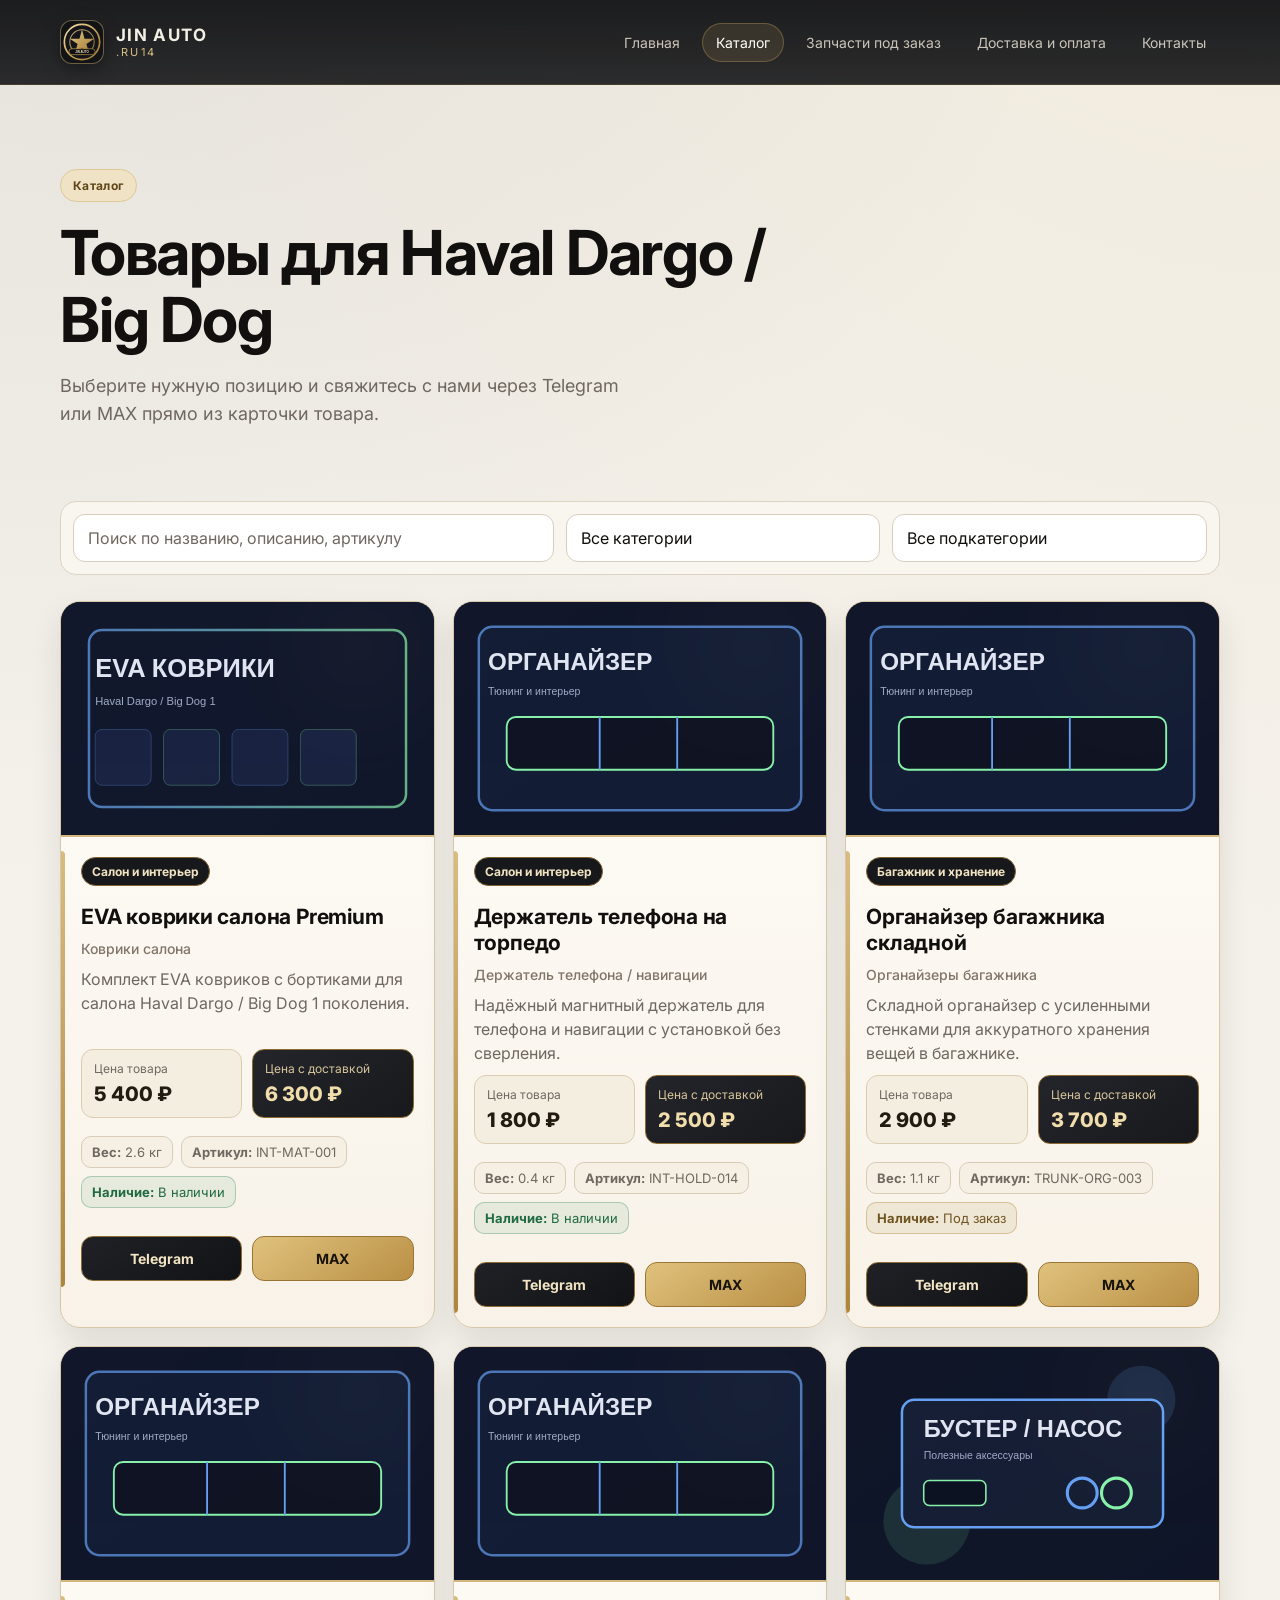
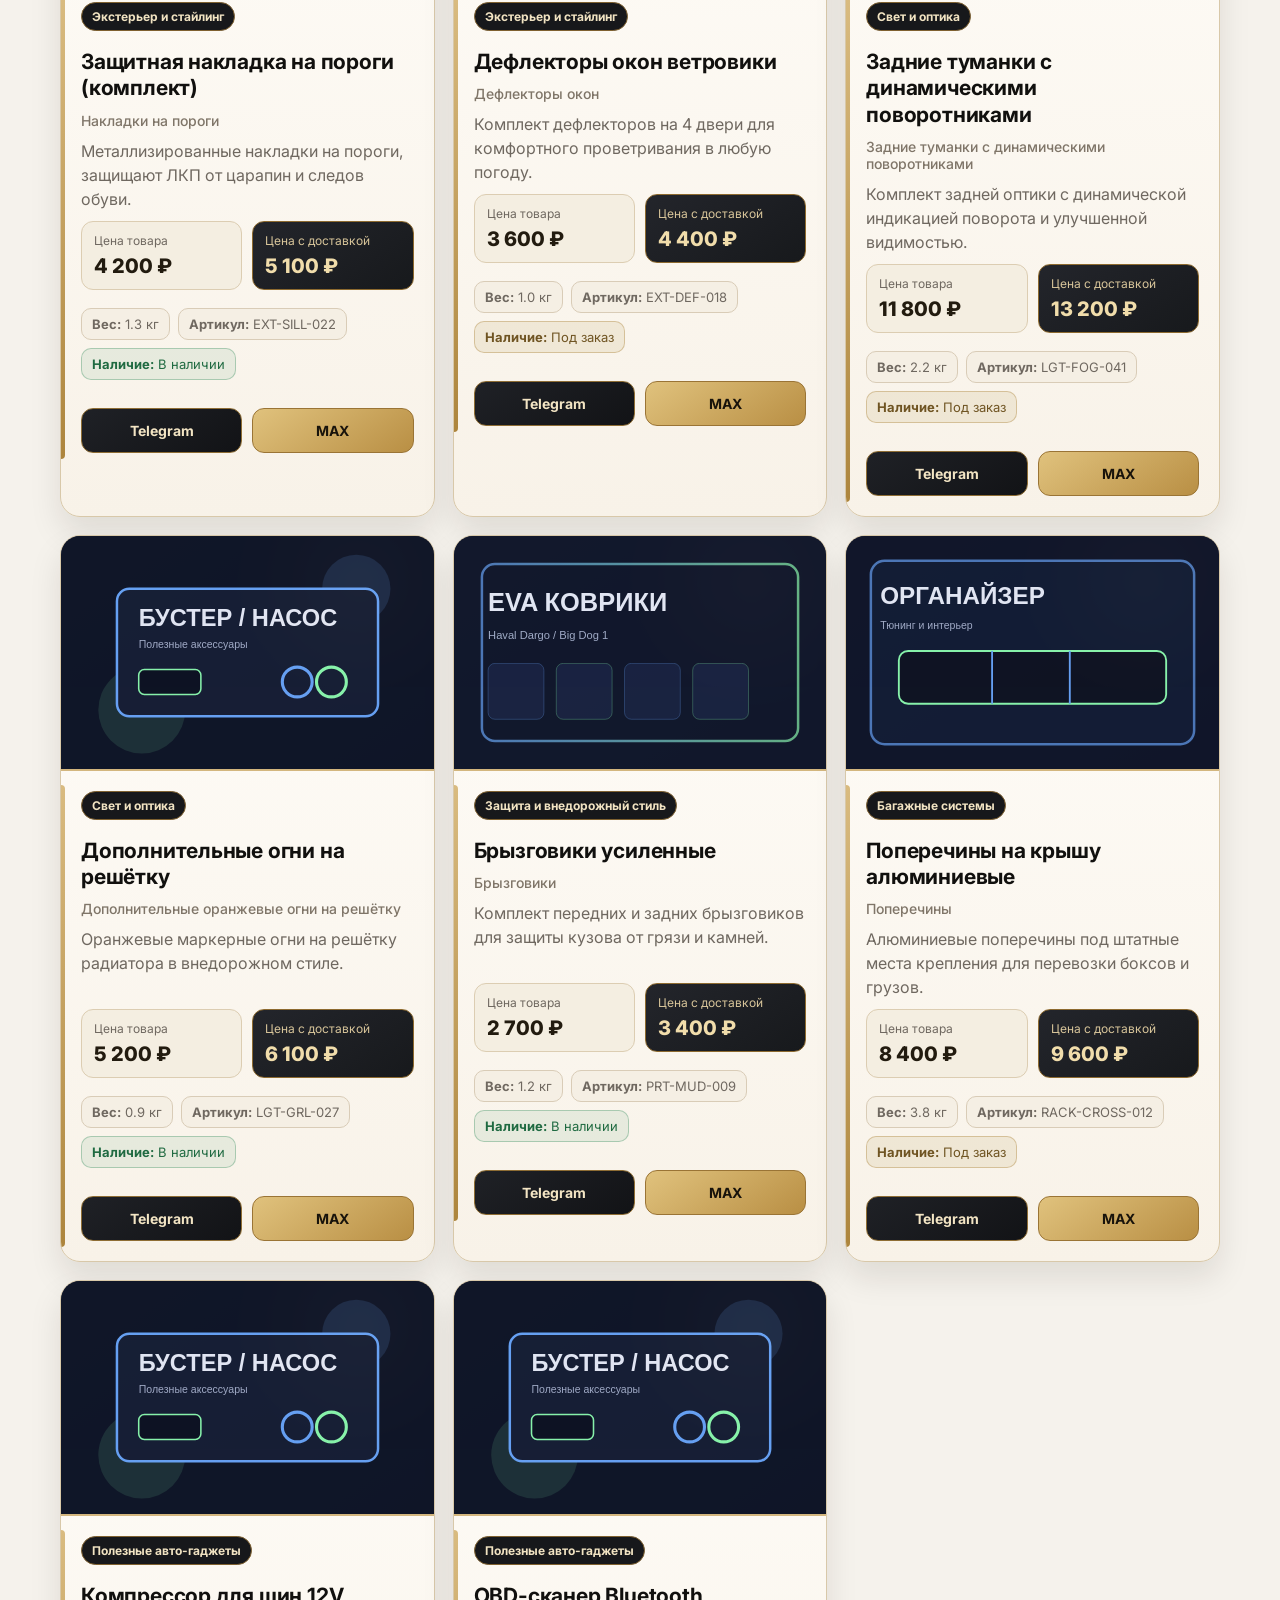
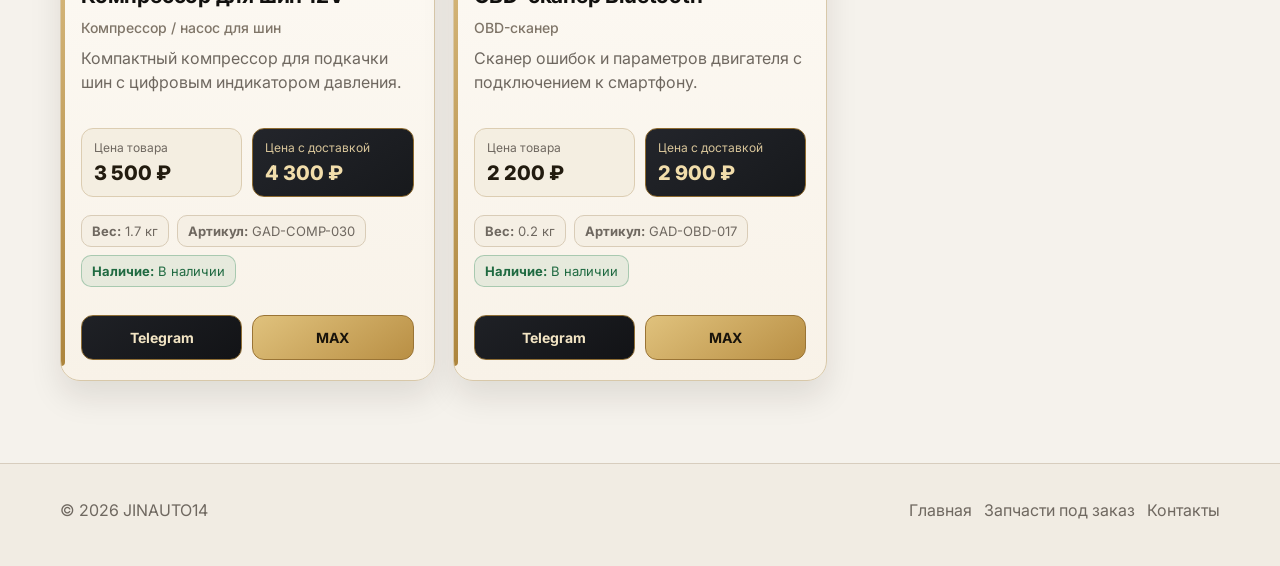
==== commit 3329da60: "Make product cards distinctly premium and add header logo asset" ====
--- a/catalog.html
+++ b/catalog.html
@@ -14,7 +14,9 @@
   <header class="site-header">
     <div class="container nav-wrap">
       <a class="logo" href="index.html" aria-label="JIN AUTO">
-        <span class="logo-mark">JA</span>
+        <span class="logo-media">
+          <img class="logo-image" src="images/logo-jin-auto.svg" alt="JIN AUTO logo">
+        </span>
         <span class="logo-text"><strong>JIN AUTO</strong><small>.RU14</small></span>
       </a>
       <nav class="nav">
--- a/css/style.css
+++ b/css/style.css
@@ -61,18 +61,21 @@
   color: #f4efe4;
 }
 
-.logo-mark {
-  width: 40px;
-  height: 40px;
-  border-radius: 50%;
-  display: grid;
-  place-items: center;
-  font-weight: 800;
-  font-size: 14px;
-  letter-spacing: .06em;
-  color: #16120a;
-  background: linear-gradient(145deg, #f3d998, #b88e42);
-  box-shadow: inset 0 1px 1px rgba(255,255,255,.35), 0 4px 14px rgba(0,0,0,.3);
+.logo-media {
+  width: 44px;
+  height: 44px;
+  border-radius: 12px;
+  overflow: hidden;
+  background: #121315;
+  border: 1px solid rgba(216,188,133,.45);
+  box-shadow: 0 6px 18px rgba(0,0,0,.35);
+}
+
+.logo-image {
+  width: 100%;
+  height: 100%;
+  object-fit: cover;
+  display: block;
 }
 
 .logo-text {
@@ -331,12 +334,18 @@
   display: flex;
   flex-direction: column;
   min-height: 100%;
+  border: 1px solid #d8c8a9;
+  background:
+    linear-gradient(180deg, #fffdf9 0%, #f8f2e8 100%);
+  box-shadow: 0 16px 32px rgba(25,18,9,.1);
 }
 
 .product-image-wrap {
   aspect-ratio: 16 / 10;
-  background: linear-gradient(145deg, #22242a, #16171a);
-  border-bottom: 1px solid #d7c6a2;
+  background:
+    radial-gradient(circle at 80% 20%, rgba(200,165,90,.45), transparent 35%),
+    linear-gradient(145deg, #23252b, #121316);
+  border-bottom: 2px solid #d3b67e;
 }
 
 .product-image-wrap img {
@@ -350,6 +359,18 @@
   padding: 20px;
   display: grid;
   gap: 10px;
+  position: relative;
+}
+
+.product-content::before {
+  content: "";
+  position: absolute;
+  left: 0;
+  top: 14px;
+  bottom: 14px;
+  width: 4px;
+  border-radius: 0 6px 6px 0;
+  background: linear-gradient(180deg, #d9bb80, #ad853d);
 }
 
 .product-badge {
@@ -359,15 +380,16 @@
   border-radius: 999px;
   font-size: 12px;
   font-weight: 700;
-  background: #f4ead5;
-  color: #6a5023;
-  border: 1px solid #e2cd9f;
+  background: #17181b;
+  color: #f1e3c2;
+  border: 1px solid #7f6130;
 }
 
 .product-title {
-  font-size: 20px;
-  margin: 6px 0 0;
+  font-size: 21px;
+  margin: 8px 0 0;
   line-height: 1.25;
+  letter-spacing: -.01em;
 }
 
 .product-subcategory {
@@ -379,7 +401,7 @@
 
 .product-description {
   margin: 0;
-  min-height: 60px;
+  min-height: 72px;
   line-height: 1.5;
 }
 
@@ -393,13 +415,13 @@
 .price-box {
   padding: 11px 12px;
   border-radius: 12px;
-  background: #f7f4ee;
-  border: 1px solid #e0d6c8;
+  background: #f4eee1;
+  border: 1px solid #dccdb2;
 }
 
 .price-box-delivery {
-  background: linear-gradient(145deg, #f5eddc, #f0e1bd);
-  border-color: #dcc18a;
+  background: linear-gradient(145deg, #23252b, #17191c);
+  border-color: #8d6a2f;
 }
 
 .price-label {
@@ -415,6 +437,14 @@
   color: #221b0f;
 }
 
+.price-box-delivery .price-label {
+  color: #d8c59a;
+}
+
+.price-box-delivery .price-value {
+  color: #f1ddab;
+}
+
 .product-meta {
   display: flex;
   flex-wrap: wrap;
@@ -427,8 +457,8 @@
 .product-meta li {
   padding: 7px 10px;
   border-radius: 10px;
-  background: #f8f5ef;
-  border: 1px solid #e4dcd0;
+  background: #f5efe4;
+  border: 1px solid #d9ccb7;
   font-size: 13px;
 }
 
@@ -447,11 +477,26 @@
 .product-actions {
   display: flex;
   gap: 10px;
+  margin-top: 4px;
 }
 
 .product-actions .btn {
   flex: 1;
   padding-inline: 12px;
+  border-radius: 12px;
+  font-weight: 700;
+}
+
+.product-actions .btn-primary {
+  background: linear-gradient(145deg, #1f2126, #121316);
+  color: #f3e5c4;
+  border: 1px solid #8e6d34;
+}
+
+.product-actions .btn-secondary {
+  background: linear-gradient(145deg, #e0c27d, #b98f44);
+  color: #18130b;
+  border: 1px solid #9a7435;
 }
 
 .feature-card,
@@ -463,9 +508,9 @@
 .feature-card:hover,
 .product-card:hover,
 .hero-card:hover {
-  transform: translateY(-2px);
-  border-color: #d8bc85;
-  box-shadow: var(--shadow);
+  transform: translateY(-4px);
+  border-color: #c8a55a;
+  box-shadow: 0 26px 45px rgba(24,18,10,.16);
 }
 
 .contact-list li {
@@ -557,6 +602,6 @@
   .hero-card, .feature-card, .form-card, .sidebar-card, .cta-banner { padding: 20px; }
   .nav { gap: 6px; }
   .nav a { padding: 8px 10px; font-size: 14px; }
-  .logo-mark { width: 34px; height: 34px; font-size: 12px; }
+  .logo-media { width: 36px; height: 36px; border-radius: 10px; }
   .logo-text strong { font-size: 15px; }
 }
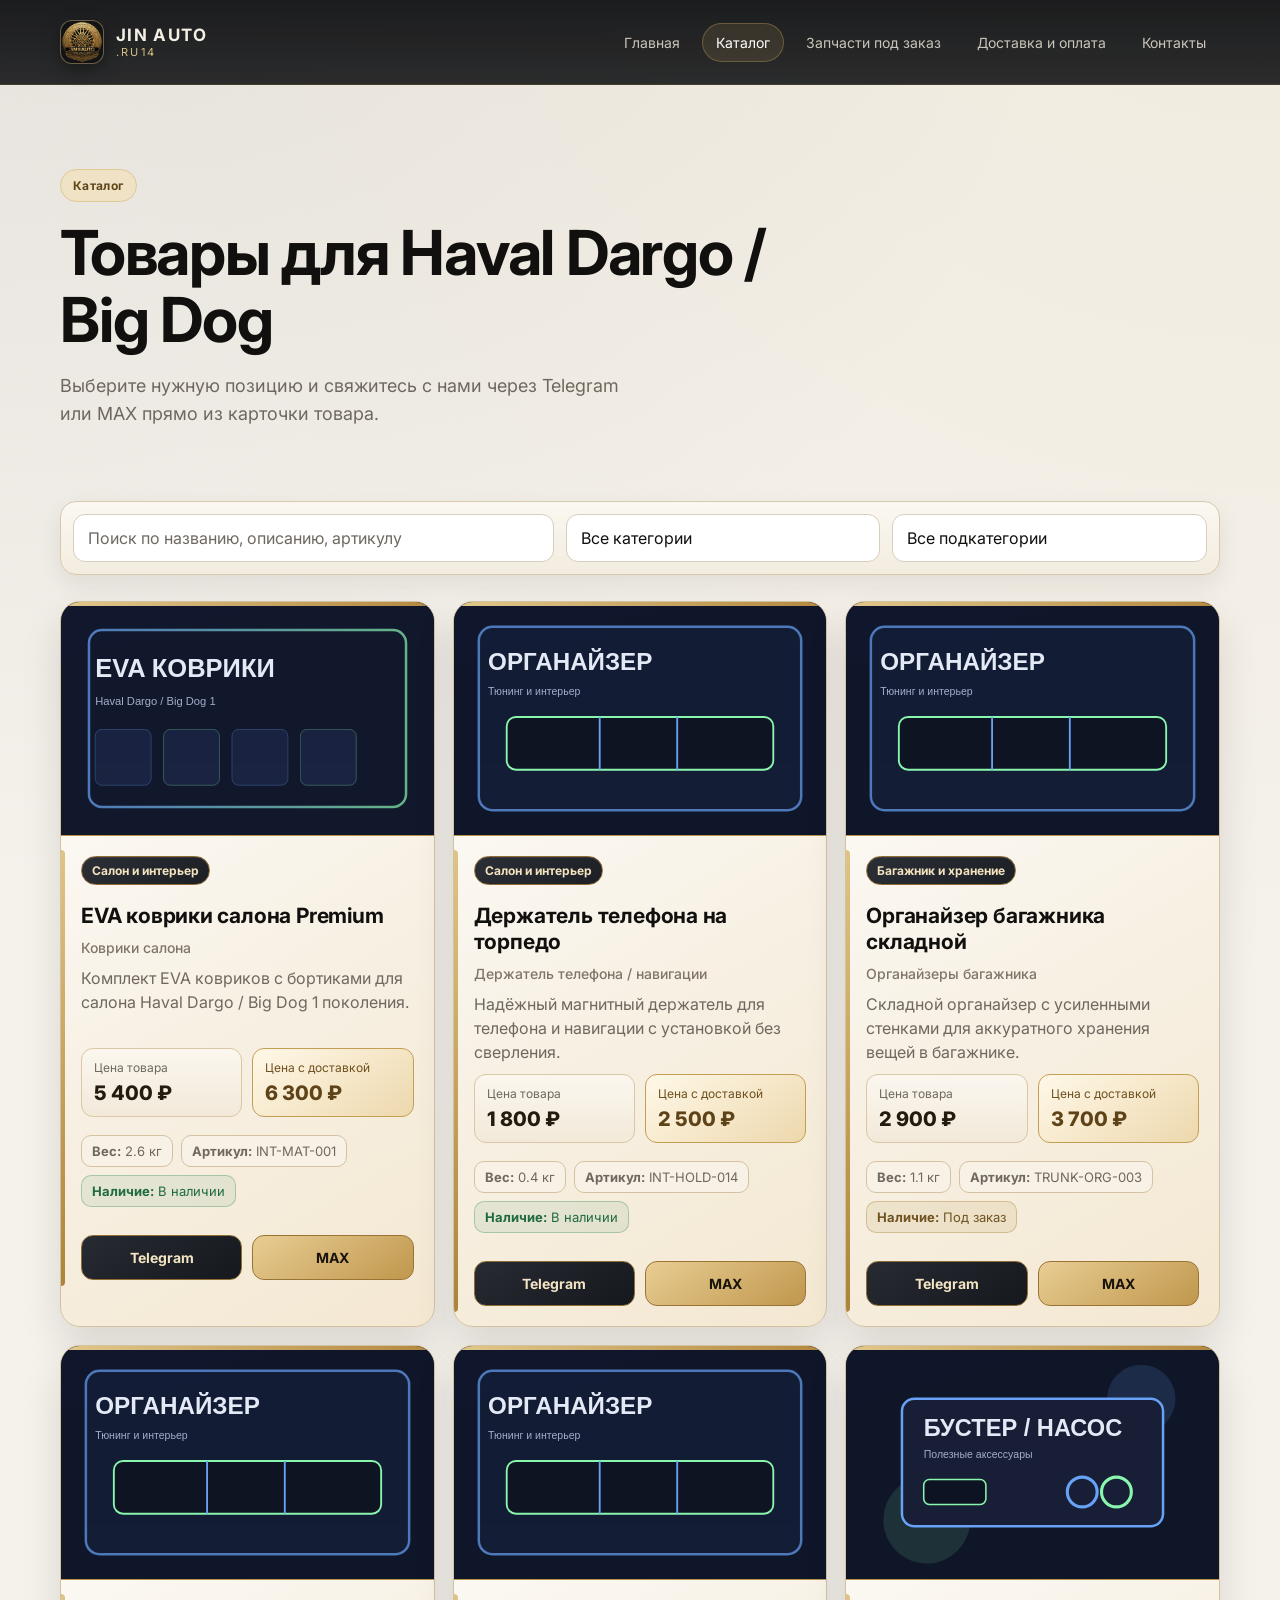
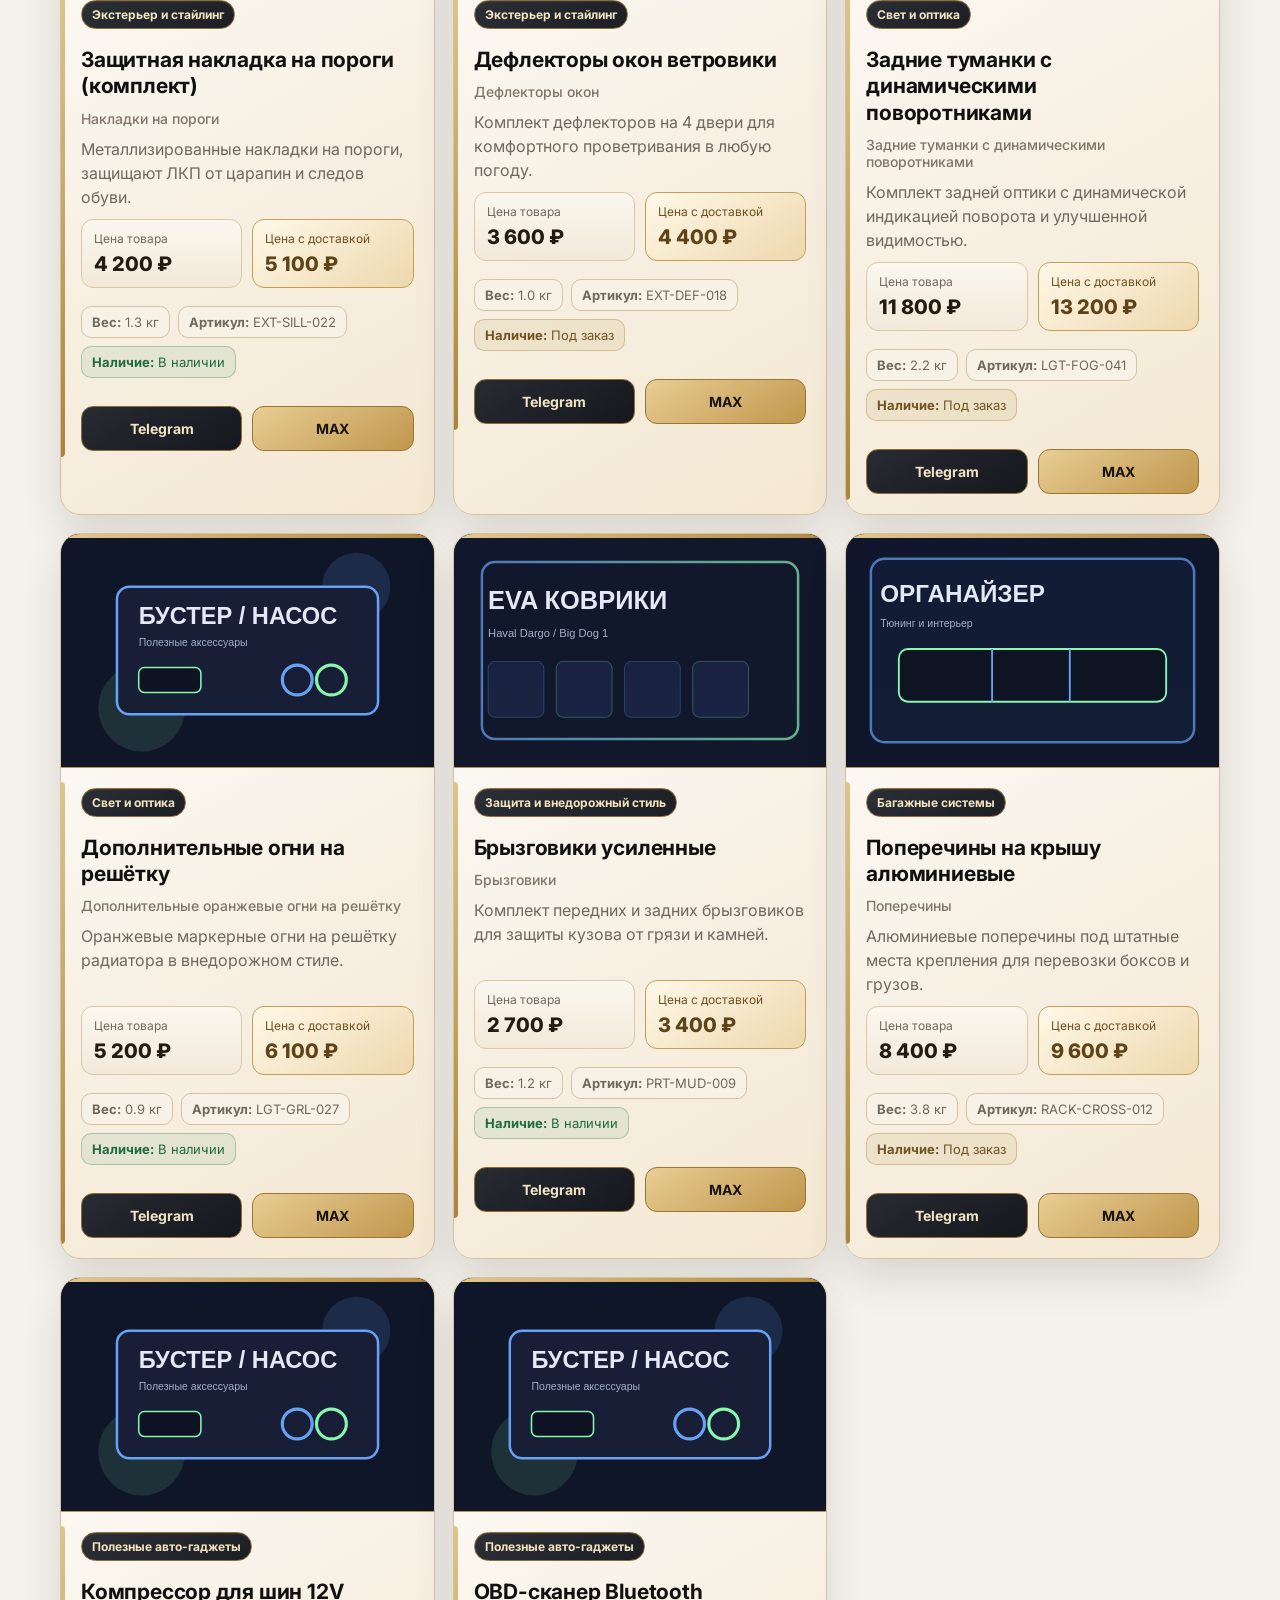
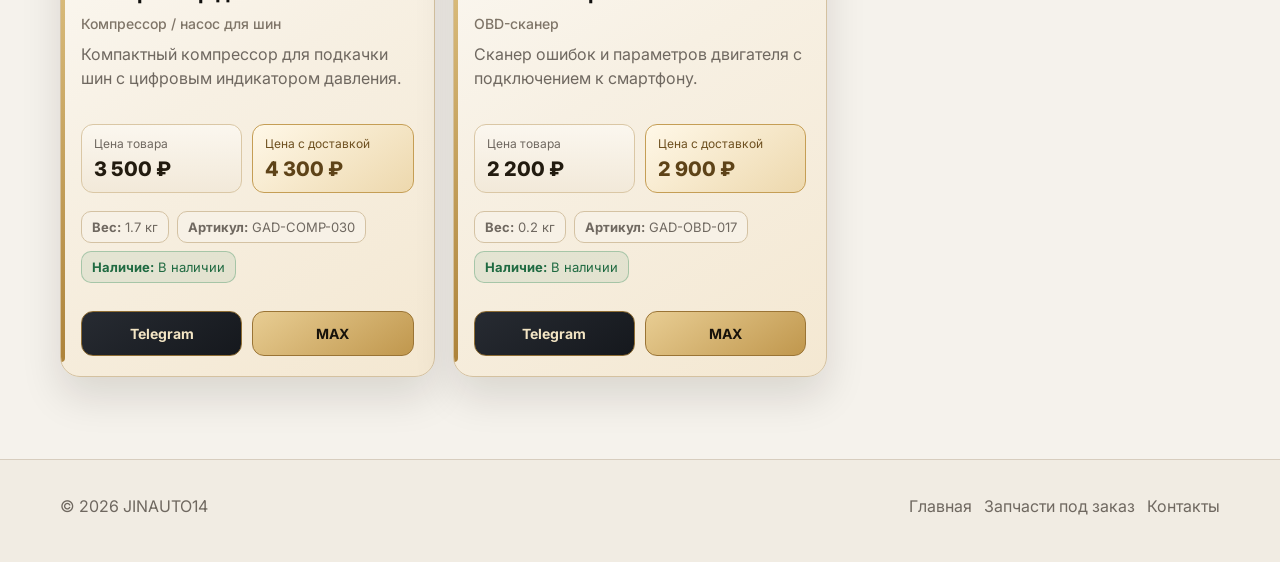
==== commit 49f9e161: "Use main logo PNG path and remove legacy card neon remnants" ====
--- a/catalog.html
+++ b/catalog.html
@@ -15,7 +15,7 @@
     <div class="container nav-wrap">
       <a class="logo" href="index.html" aria-label="JIN AUTO">
         <span class="logo-media">
-          <img class="logo-image" src="images/logo-jin-auto.svg" alt="JIN AUTO logo">
+          <img class="logo-image" src="images/logo-jin-auto.png" alt="JIN AUTO logo" onerror="this.onerror=null;this.src='images/logo-jin-auto.svg'">
         </span>
         <span class="logo-text"><strong>JIN AUTO</strong><small>.RU14</small></span>
       </a>
--- a/css/style.css
+++ b/css/style.css
@@ -12,6 +12,8 @@
   --accent-strong: #ad883f;
   --accent-soft: #efe2c5;
   --success: #2f8a58;
+  --card-frame: #2a2d33;
+  --card-accent-line: #c7a056;
   --shadow: 0 20px 48px rgba(22, 16, 8, .14);
   --shadow-soft: 0 12px 28px rgba(22, 16, 8, .08);
   --radius: 20px;
@@ -288,10 +290,11 @@
   grid-template-columns: 1.3fr .85fr .85fr;
   gap: 12px;
   margin-bottom: 26px;
-  background: #f9f6f0;
-  border: 1px solid #ddd3c2;
+  background: linear-gradient(180deg, #fbf8f2, #f3ecdf);
+  border: 1px solid #d8c8ad;
   border-radius: 16px;
   padding: 12px;
+  box-shadow: 0 10px 24px rgba(27, 20, 10, .08);
 }
 
 .input {
@@ -334,25 +337,33 @@
   display: flex;
   flex-direction: column;
   min-height: 100%;
-  border: 1px solid #d8c8a9;
+  border: 1px solid #d4c1a0;
   background:
-    linear-gradient(180deg, #fffdf9 0%, #f8f2e8 100%);
-  box-shadow: 0 16px 32px rgba(25,18,9,.1);
+    linear-gradient(150deg, #ffffff 0%, #f7f0e3 55%, #f4e8d2 100%);
+  box-shadow: 0 20px 40px rgba(21, 15, 7, .12);
+  position: relative;
+}
+
+.product-card::before {
+  content: "";
+  position: absolute;
+  inset: 0 0 auto 0;
+  height: 4px;
+  background: linear-gradient(90deg, #e2c88c, #b38940);
+  z-index: 2;
 }
 
 .product-image-wrap {
   aspect-ratio: 16 / 10;
-  background:
-    radial-gradient(circle at 80% 20%, rgba(200,165,90,.45), transparent 35%),
-    linear-gradient(145deg, #23252b, #121316);
-  border-bottom: 2px solid #d3b67e;
+  background: linear-gradient(165deg, #2b2d32, #1a1c20);
+  border-bottom: 1px solid #b7924d;
 }
 
 .product-image-wrap img {
   width: 100%;
   height: 100%;
   object-fit: cover;
-  opacity: .94;
+  opacity: .96;
 }
 
 .product-content {
@@ -360,6 +371,7 @@
   display: grid;
   gap: 10px;
   position: relative;
+  z-index: 1;
 }
 
 .product-content::before {
@@ -370,7 +382,7 @@
   bottom: 14px;
   width: 4px;
   border-radius: 0 6px 6px 0;
-  background: linear-gradient(180deg, #d9bb80, #ad853d);
+  background: linear-gradient(180deg, #e0c485, #ad833a);
 }
 
 .product-badge {
@@ -380,9 +392,10 @@
   border-radius: 999px;
   font-size: 12px;
   font-weight: 700;
-  background: #17181b;
-  color: #f1e3c2;
-  border: 1px solid #7f6130;
+  background: linear-gradient(145deg, #2b2f36, #1c1f24);
+  color: #f2e2bd;
+  border: 1px solid #8e6b32;
+  box-shadow: inset 0 1px 0 rgba(255,255,255,.08);
 }
 
 .product-title {
@@ -415,13 +428,13 @@
 .price-box {
   padding: 11px 12px;
   border-radius: 12px;
-  background: #f4eee1;
-  border: 1px solid #dccdb2;
+  background: linear-gradient(180deg, #fbf7ef, #f2e9d9);
+  border: 1px solid #dac7a5;
 }
 
 .price-box-delivery {
-  background: linear-gradient(145deg, #23252b, #17191c);
-  border-color: #8d6a2f;
+  background: linear-gradient(145deg, #fff8e8, #edd8ad);
+  border-color: #c59e55;
 }
 
 .price-label {
@@ -438,11 +451,11 @@
 }
 
 .price-box-delivery .price-label {
-  color: #d8c59a;
+  color: #6e5020;
 }
 
 .price-box-delivery .price-value {
-  color: #f1ddab;
+  color: #5e4318;
 }
 
 .product-meta {
@@ -457,8 +470,8 @@
 .product-meta li {
   padding: 7px 10px;
   border-radius: 10px;
-  background: #f5efe4;
-  border: 1px solid #d9ccb7;
+  background: #f7f1e6;
+  border: 1px solid #d4c2a3;
   font-size: 13px;
 }
 
@@ -488,13 +501,13 @@
 }
 
 .product-actions .btn-primary {
-  background: linear-gradient(145deg, #1f2126, #121316);
+  background: linear-gradient(145deg, #272b32, #15181d);
   color: #f3e5c4;
   border: 1px solid #8e6d34;
 }
 
 .product-actions .btn-secondary {
-  background: linear-gradient(145deg, #e0c27d, #b98f44);
+  background: linear-gradient(145deg, #e8cd93, #c0974d);
   color: #18130b;
   border: 1px solid #9a7435;
 }
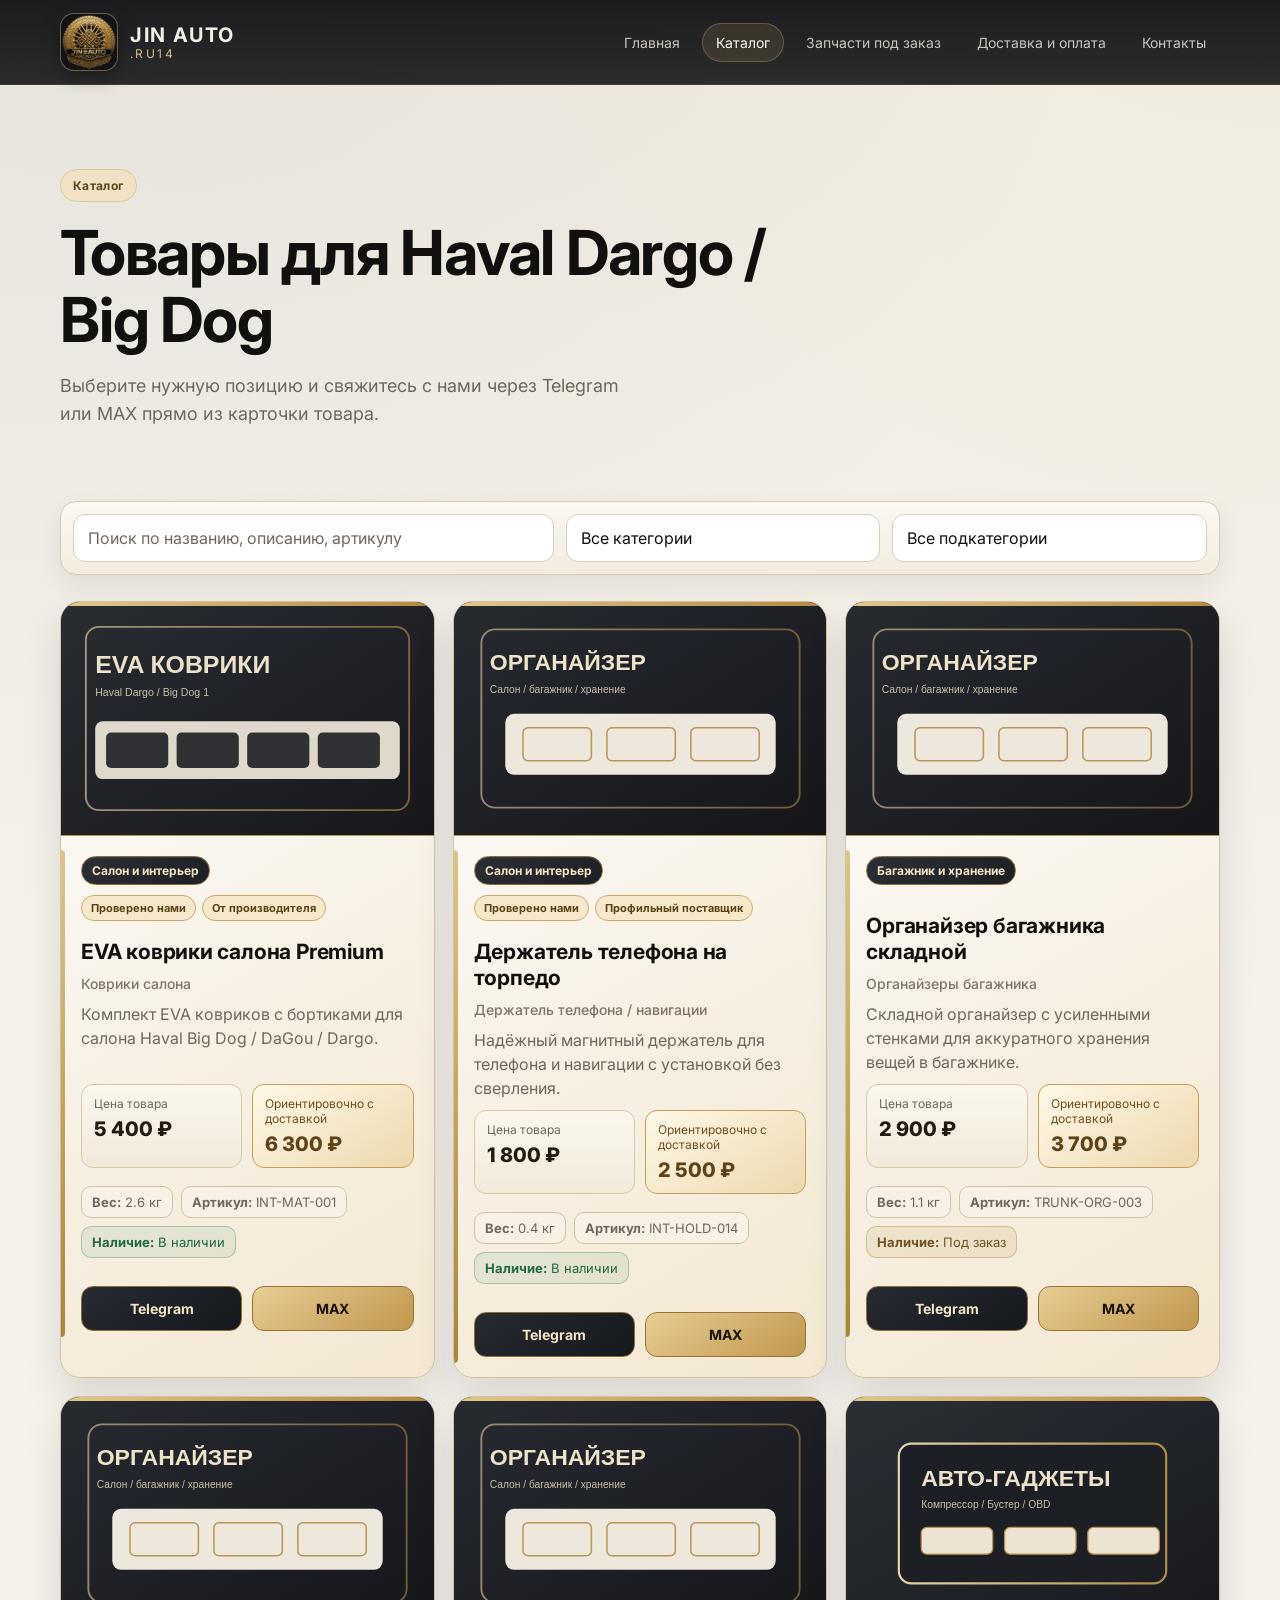
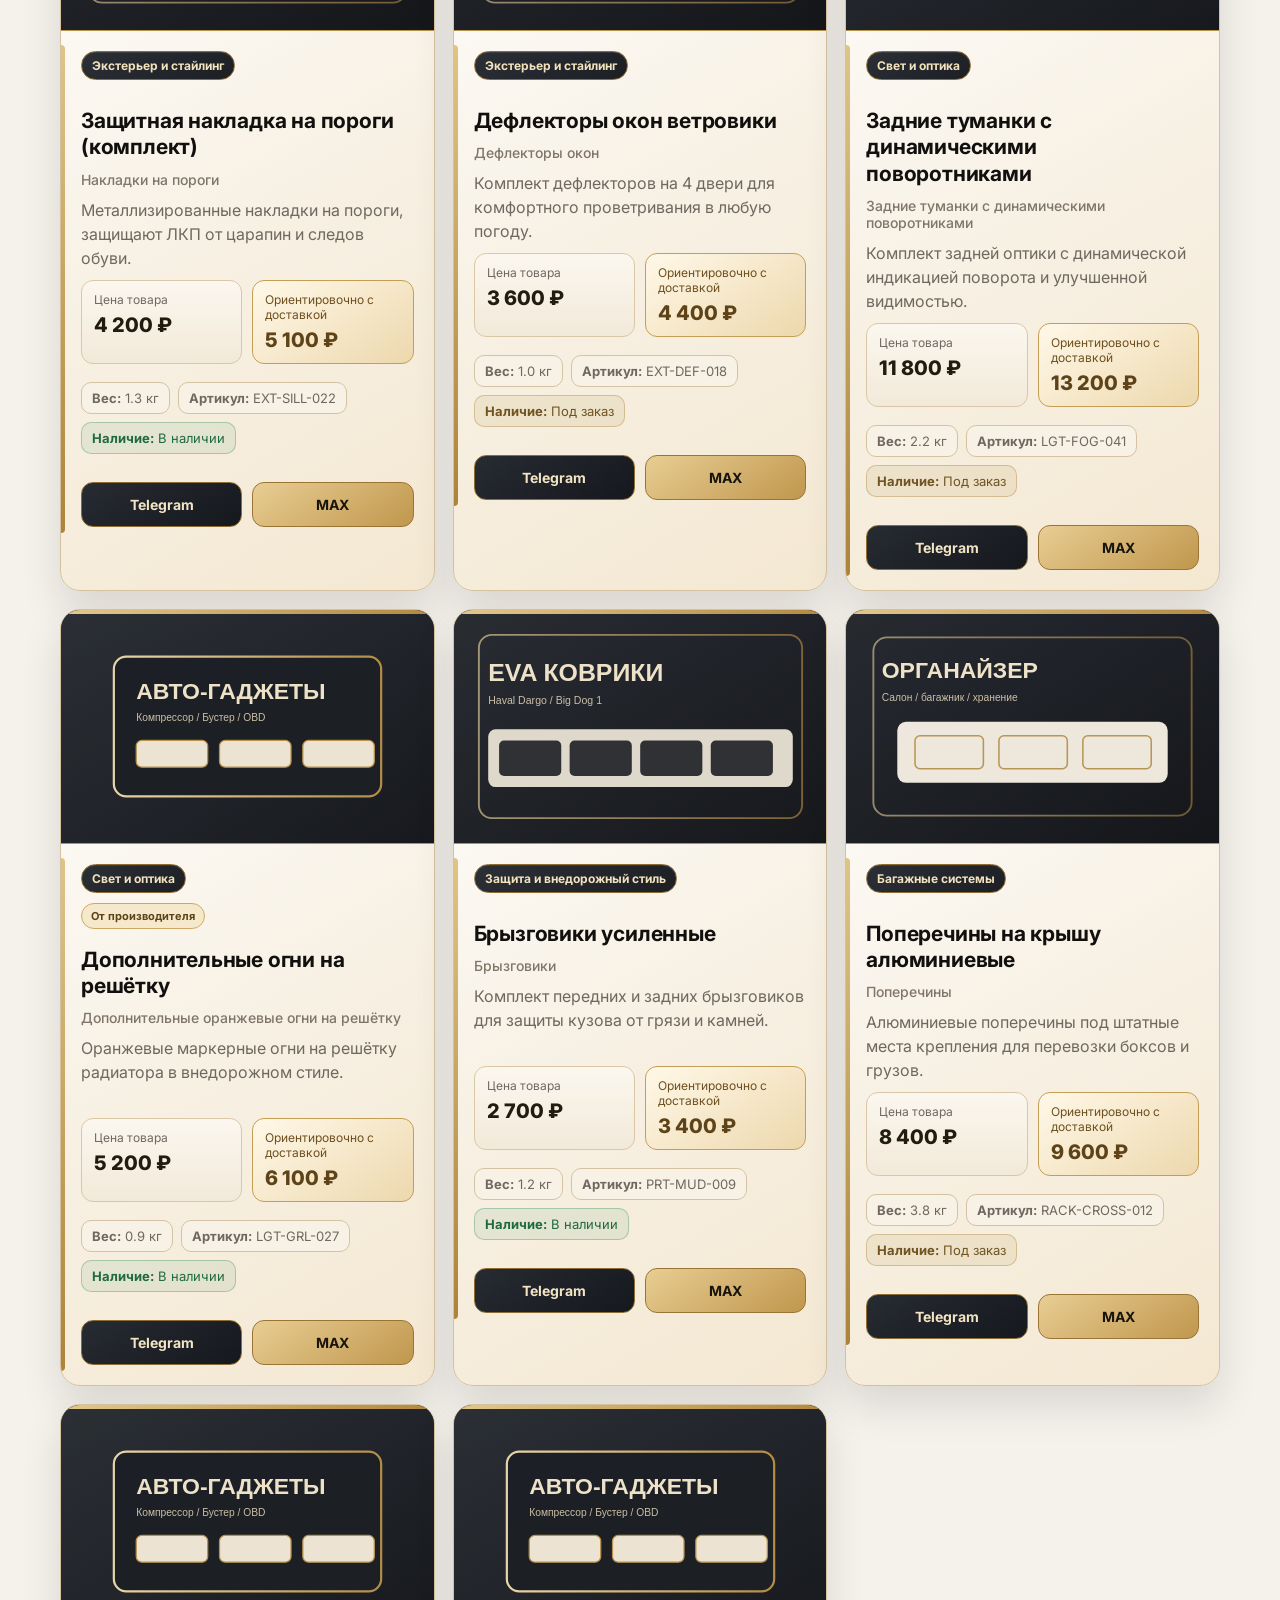
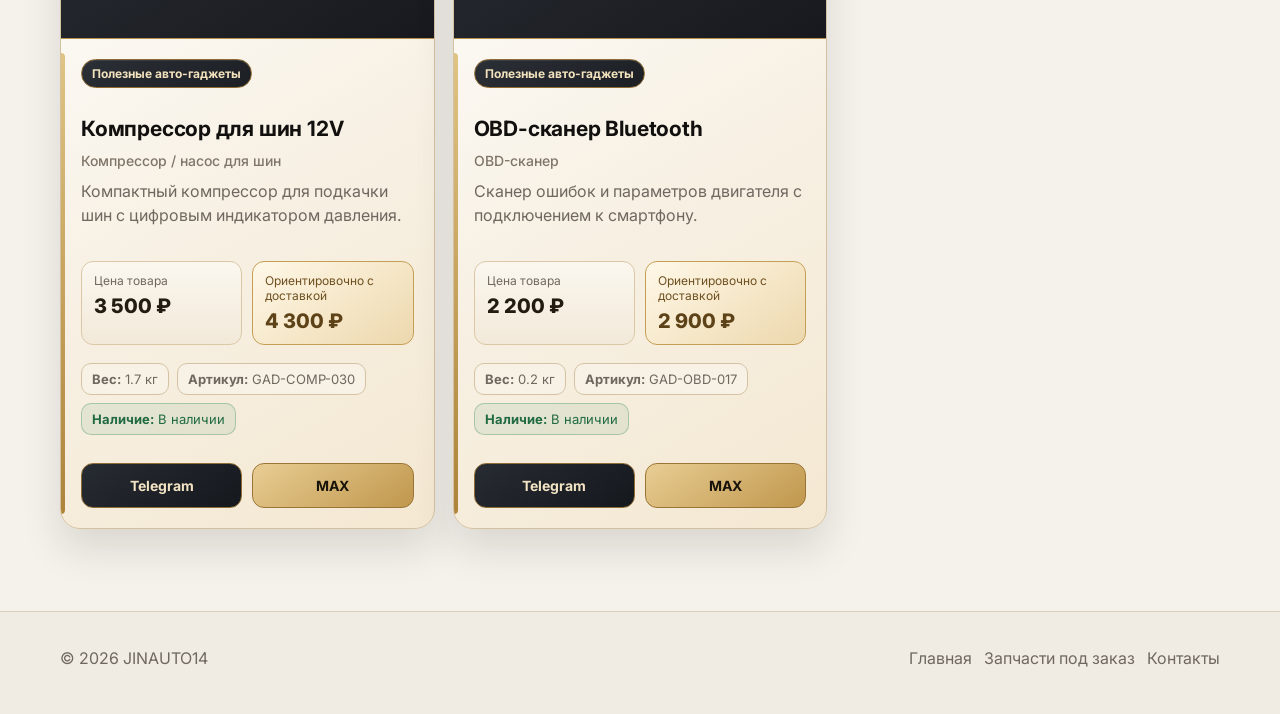
==== commit b952f532: "Add favicon and apple-touch-icon links to main pages" ====
--- a/catalog.html
+++ b/catalog.html
@@ -9,6 +9,9 @@
   <link rel="preconnect" href="https://fonts.gstatic.com" crossorigin>
   <link href="https://fonts.googleapis.com/css2?family=Inter:wght@400;500;600;700;800&display=swap" rel="stylesheet">
   <link rel="stylesheet" href="css/style.css">
+
+<link rel="icon" type="image/png" href="images/favicon.png?v=2">
+<link rel="apple-touch-icon" href="images/apple-touch-icon.png?v=2">
 </head>
 <body>
   <header class="site-header">
--- a/css/style.css
+++ b/css/style.css
@@ -64,9 +64,9 @@
 }
 
 .logo-media {
-  width: 44px;
-  height: 44px;
-  border-radius: 12px;
+  width: 58px;
+  height: 58px;
+  border-radius: 14px;
   overflow: hidden;
   background: #121315;
   border: 1px solid rgba(216,188,133,.45);
@@ -87,12 +87,12 @@
 }
 
 .logo-text strong {
-  font-size: 17px;
+  font-size: 20px;
   letter-spacing: .08em;
 }
 
 .logo-text small {
-  font-size: 11px;
+  font-size: 12px;
   letter-spacing: .2em;
   color: #d7be85;
 }
@@ -364,6 +364,15 @@
   height: 100%;
   object-fit: cover;
   opacity: .96;
+  transform: scale(1);
+  transition: transform .35s ease, opacity .35s ease;
+  will-change: transform;
+}
+
+.product-card:hover .product-image-wrap img,
+.product-card:focus-within .product-image-wrap img {
+  transform: scale(1.035);
+  opacity: 1;
 }
 
 .product-content {
@@ -615,6 +624,303 @@
   .hero-card, .feature-card, .form-card, .sidebar-card, .cta-banner { padding: 20px; }
   .nav { gap: 6px; }
   .nav a { padding: 8px 10px; font-size: 14px; }
-  .logo-media { width: 36px; height: 36px; border-radius: 10px; }
-  .logo-text strong { font-size: 15px; }
-}
+  .logo-media { width: 42px; height: 42px; border-radius: 10px; }
+  .logo-text strong { font-size: 16px; }
+  .logo-text small { font-size: 10px; }
+}
+
+.product-card { cursor: pointer; }
+.product-details-link { font-weight: 700; }
+
+.breadcrumbs {
+  display: flex;
+  gap: 8px;
+  flex-wrap: wrap;
+  color: var(--muted);
+  font-size: 14px;
+}
+
+.product-page-layout {
+  display: grid;
+  grid-template-columns: 1.1fr .9fr;
+  gap: 24px;
+}
+
+.product-page-main-image {
+  background: #fff;
+  border: 1px solid #d6c4a1;
+  border-radius: 16px;
+  padding: 14px;
+  box-shadow: var(--shadow-soft);
+}
+
+.product-page-main-image img {
+  width: 100%;
+  border-radius: 12px;
+  cursor: zoom-in;
+  opacity: 1;
+  transition: opacity .24s ease;
+}
+
+.product-page-main-image img.is-switching {
+  opacity: .72;
+}
+
+.product-page-thumbs {
+  display: flex;
+  gap: 10px;
+  margin-top: 12px;
+  flex-wrap: wrap;
+}
+
+.thumb-btn {
+  border: 1px solid #d6c4a1;
+  border-radius: 10px;
+  background: #fff;
+  padding: 4px;
+  width: 72px;
+  height: 72px;
+}
+
+.thumb-btn img { width: 100%; height: 100%; object-fit: cover; border-radius: 7px; }
+.thumb-btn.active { border-color: #b98f44; box-shadow: 0 0 0 2px rgba(185,143,68,.2); }
+.thumb-btn { transition: border-color .2s ease, transform .2s ease, box-shadow .2s ease; }
+.thumb-btn:hover { transform: translateY(-1px); border-color: #b98f44; }
+
+.product-page-info {
+  background: #fff;
+  border: 1px solid #dbc9a8;
+  border-radius: 16px;
+  padding: 22px;
+  box-shadow: var(--shadow-soft);
+}
+
+.product-page-actions { display: grid; grid-template-columns: repeat(2, minmax(0,1fr)); gap: 10px; margin-top: 14px; }
+.related-links { display: grid; gap: 8px; }
+
+.btn-back-catalog {
+  background: #f6efe1;
+  color: #4f3a16;
+  border: 1px solid #cda864;
+  font-weight: 700;
+}
+
+.btn-back-catalog:hover {
+  background: #efe2c5;
+  border-color: #b98f44;
+  box-shadow: 0 8px 22px rgba(66, 49, 19, .16);
+}
+
+.related-section {
+  margin-top: 18px;
+  padding: 22px;
+  border-radius: 16px;
+  border: 1px solid #d4bc8a;
+  background: linear-gradient(145deg, #fffaf0, #f4e9d2);
+  box-shadow: 0 14px 30px rgba(34, 25, 11, .1);
+}
+
+.related-section h2 {
+  margin-bottom: 10px;
+}
+
+.related-section .text-link {
+  padding: 10px 12px;
+  border-radius: 10px;
+  background: rgba(39, 43, 50, .05);
+  border: 1px solid rgba(39, 43, 50, .12);
+}
+
+.trust-block {
+  background: linear-gradient(145deg, #fffaf0, #f2e7d0);
+  border: 1px solid #d8bc85;
+}
+
+.trust-block h2 {
+  margin-bottom: 10px;
+}
+
+.trust-badges {
+  display: flex;
+  flex-wrap: wrap;
+  gap: 6px;
+}
+
+.trust-badge {
+  display: inline-flex;
+  align-items: center;
+  padding: 5px 9px;
+  border-radius: 999px;
+  font-size: 11px;
+  font-weight: 700;
+  color: #5c4319;
+  background: #f6e9cb;
+  border: 1px solid #cda864;
+}
+
+.no-scroll {
+  overflow: hidden;
+}
+
+.product-lightbox {
+  position: fixed;
+  inset: 0;
+  z-index: 120;
+  display: grid;
+  place-items: center;
+  opacity: 0;
+  pointer-events: none;
+  transition: opacity .24s ease;
+}
+
+.product-lightbox.is-open {
+  opacity: 1;
+  pointer-events: auto;
+}
+
+.product-lightbox-backdrop {
+  position: absolute;
+  inset: 0;
+  background: rgba(13, 12, 10, .72);
+  opacity: 0;
+  transition: opacity .24s ease;
+}
+
+.product-lightbox.is-open .product-lightbox-backdrop {
+  opacity: 1;
+}
+
+.product-lightbox-dialog {
+  position: relative;
+  width: min(94vw, 1180px);
+  max-height: 92vh;
+  padding: 14px;
+  border-radius: 16px;
+  border: 1px solid rgba(216,188,133,.45);
+  background: rgba(25, 22, 18, .92);
+  box-shadow: 0 22px 52px rgba(0,0,0,.4);
+  transform: translateY(8px) scale(.985);
+  transition: transform .24s ease;
+  z-index: 1;
+}
+
+.product-lightbox.is-open .product-lightbox-dialog {
+  transform: translateY(0) scale(1);
+}
+
+.product-lightbox-image {
+  display: block;
+  width: 100%;
+  max-width: min(92vw, 1120px);
+  max-height: calc(92vh - 28px);
+  margin: 0 auto;
+  object-fit: contain;
+  border-radius: 12px;
+  opacity: .94;
+  transform: scale(.992);
+  transition: opacity .22s ease, transform .24s ease;
+  position: relative;
+  z-index: 1;
+}
+
+.product-lightbox.is-open .product-lightbox-image {
+  opacity: 1;
+  transform: scale(1);
+}
+
+.product-lightbox-image.is-fading {
+  opacity: .78;
+}
+
+.lightbox-btn {
+  display: inline-flex;
+  align-items: center;
+  justify-content: center;
+  border: 1px solid #cda864;
+  background: rgba(24, 19, 13, .84);
+  color: #f6e9cb;
+  cursor: pointer;
+  transition: background .18s ease, border-color .18s ease, transform .18s ease, box-shadow .18s ease;
+}
+
+.lightbox-btn:hover {
+  background: rgba(45, 35, 21, .92);
+  border-color: #e1c183;
+  box-shadow: 0 8px 20px rgba(0,0,0,.28);
+  transform: translateY(-1px);
+}
+
+.lightbox-close {
+  position: absolute;
+  right: 10px;
+  top: 10px;
+  width: 38px;
+  height: 38px;
+  border-radius: 999px;
+  font-size: 20px;
+  z-index: 4;
+}
+
+.lightbox-nav {
+  position: absolute;
+  top: 50%;
+  transform: translateY(-50%);
+  width: 42px;
+  height: 42px;
+  border-radius: 999px;
+  font-size: 0;
+  line-height: 0;
+  z-index: 3;
+}
+
+.lightbox-nav::before {
+  content: "";
+  width: 11px;
+  height: 11px;
+  border-top: 2px solid #f6e9cb;
+  border-right: 2px solid #f6e9cb;
+  transform: rotate(45deg);
+  display: block;
+  margin-left: -1px;
+}
+
+.lightbox-prev { left: 10px; }
+.lightbox-prev::before { transform: rotate(-135deg); margin-left: 1px; }
+.lightbox-next { right: 10px; }
+
+.lightbox-nav:hover {
+  transform: translateY(-50%);
+}
+
+@media (max-width: 980px) {
+  .product-page-layout, .product-page-actions { grid-template-columns: 1fr; }
+  .related-section { padding: 18px; }
+  .lightbox-nav {
+    top: auto;
+    bottom: 12px;
+    transform: none;
+  }
+  .lightbox-prev { left: 12px; }
+  .lightbox-next { right: 12px; }
+  .lightbox-nav:hover {
+    transform: none;
+  }
+}
+
+@media (prefers-reduced-motion: reduce) {
+  .product-image-wrap img,
+  .product-page-main-image img,
+  .thumb-btn,
+  .lightbox-btn,
+  .product-lightbox,
+  .product-lightbox-dialog,
+  .product-lightbox-image,
+  .product-lightbox-backdrop {
+    transition: none;
+  }
+
+  .product-card:hover .product-image-wrap img,
+  .product-card:focus-within .product-image-wrap img {
+    transform: none;
+  }
+}
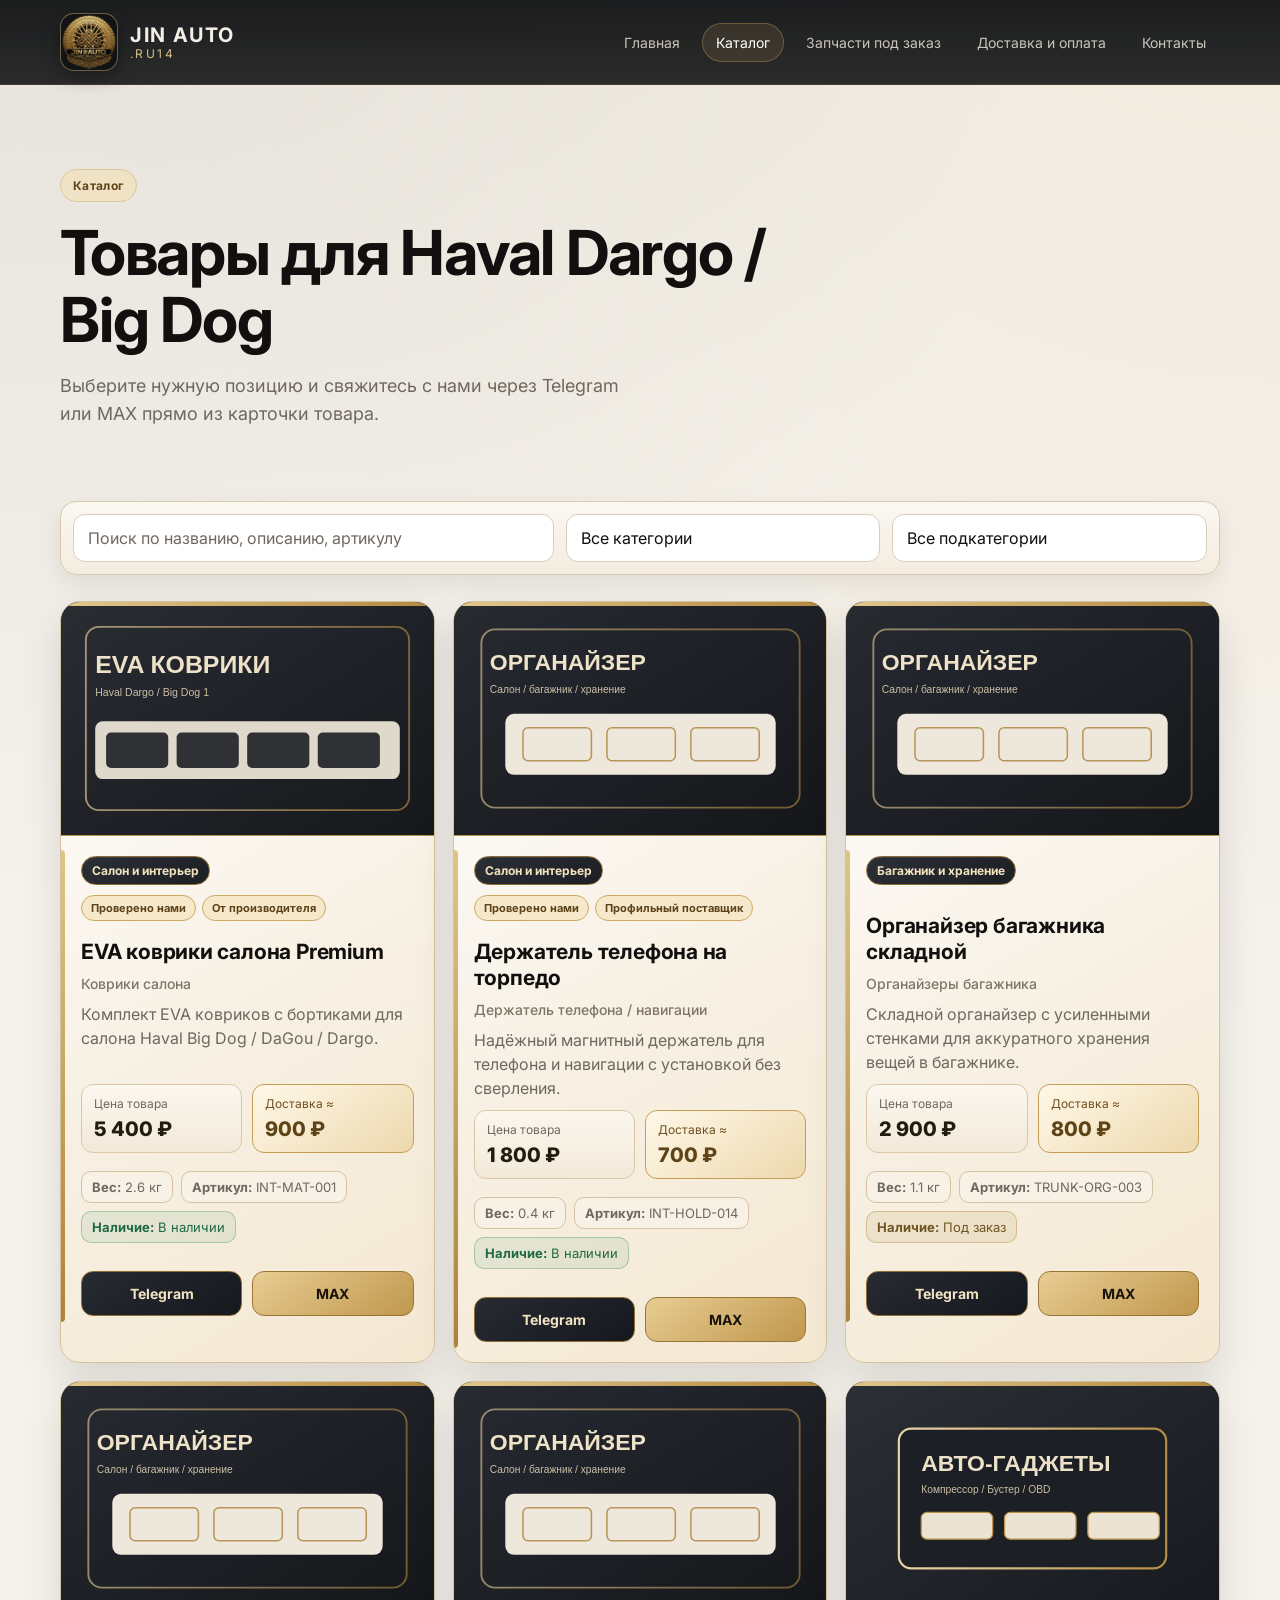
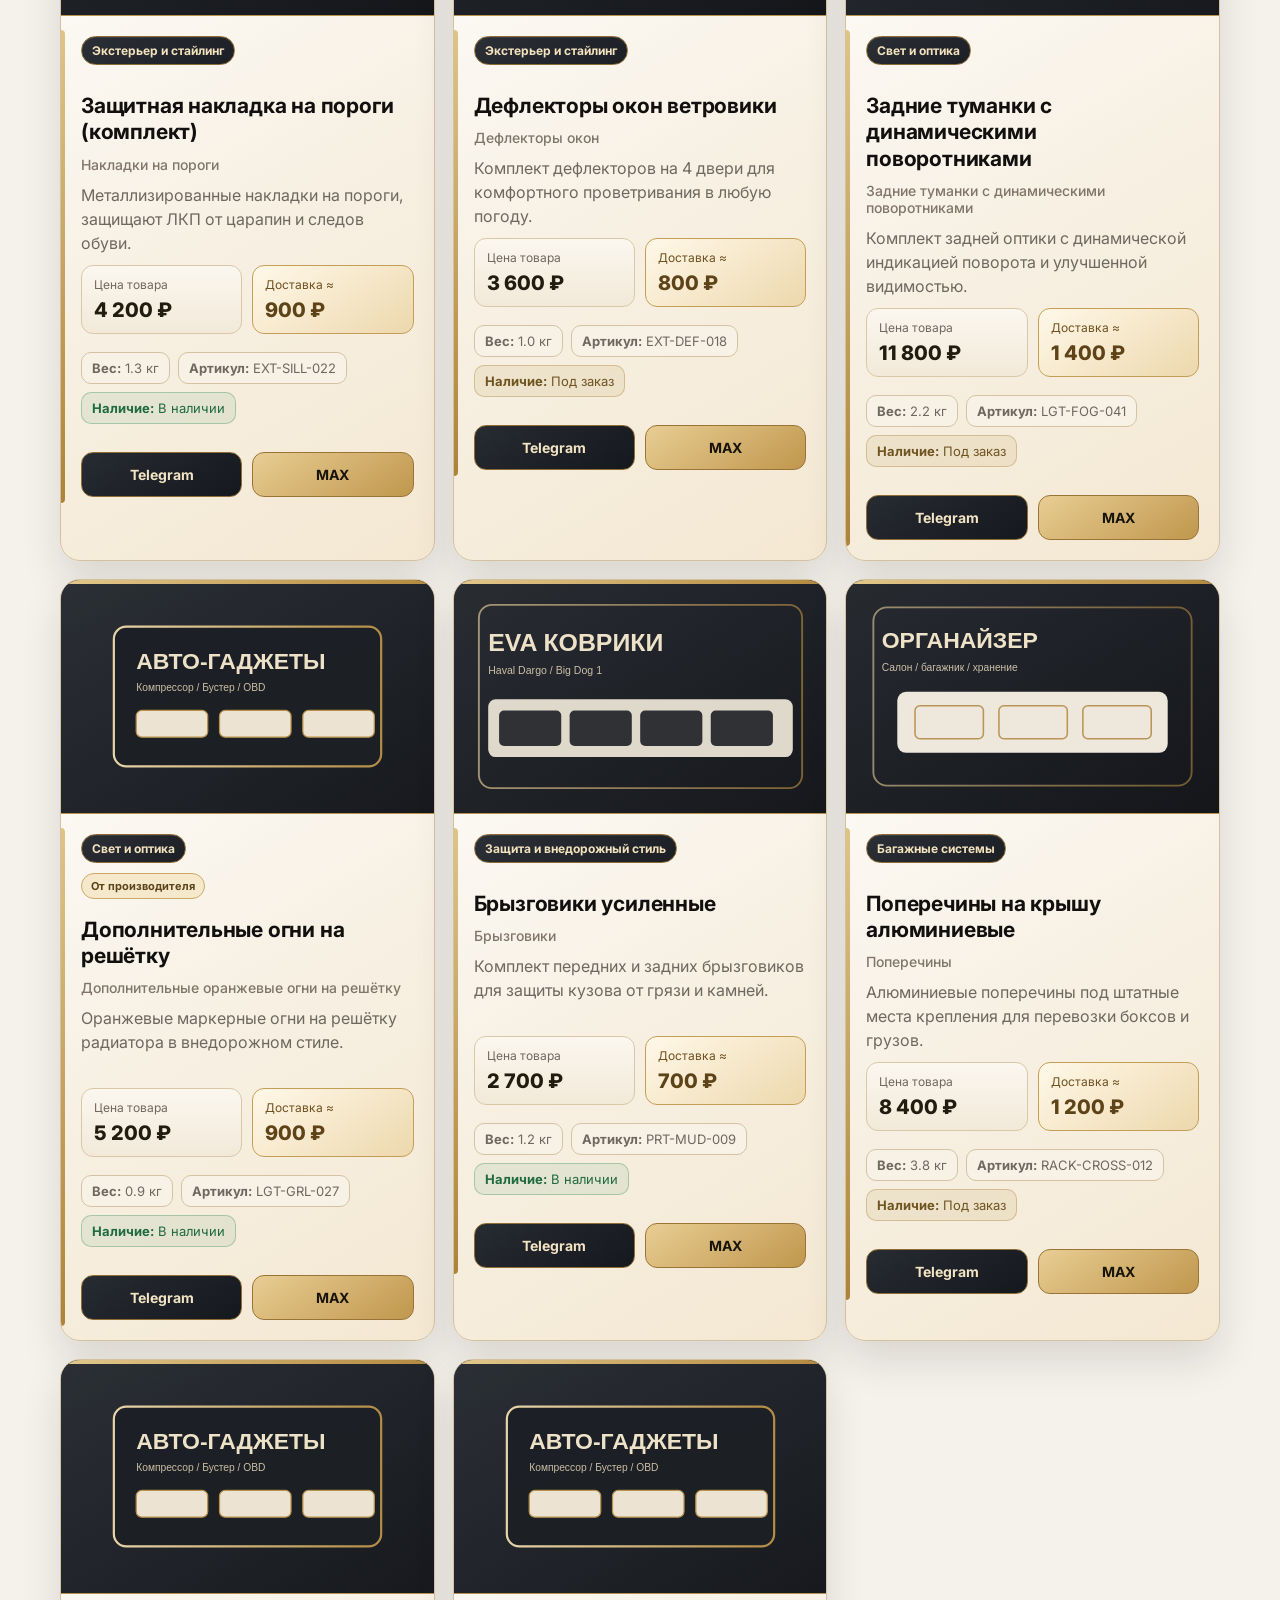
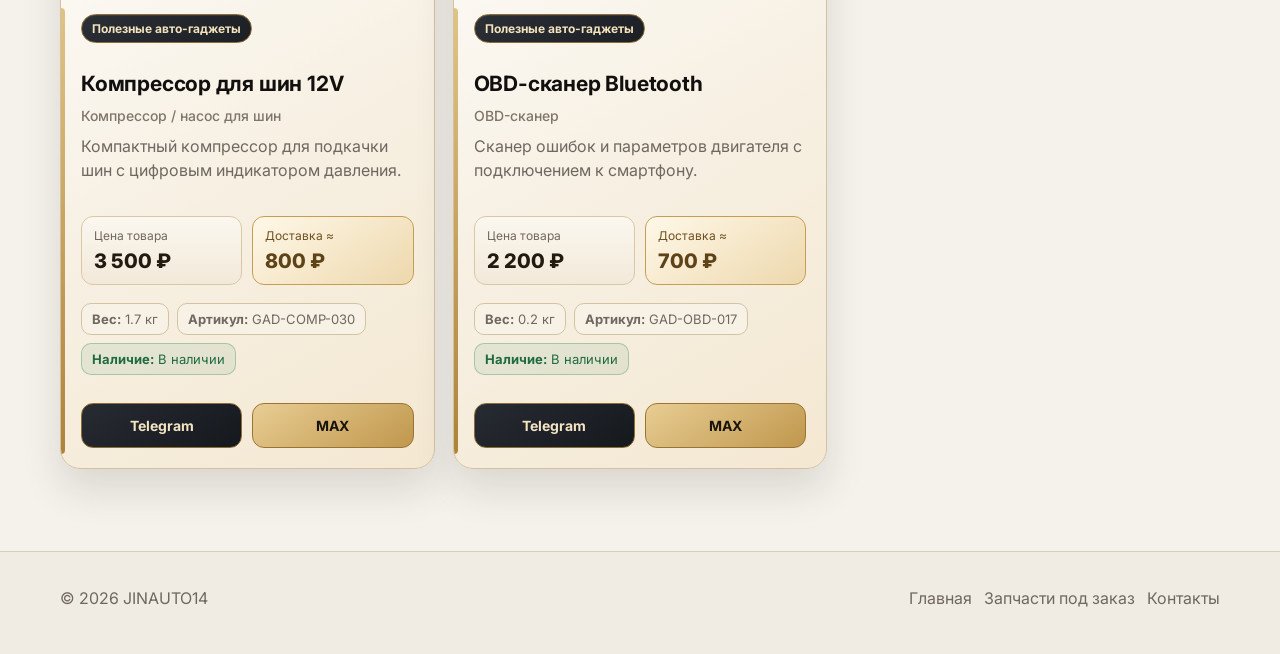
==== commit a28eac23: "Align product page order text with separate delivery cost" ====
--- a/catalog.html
+++ b/catalog.html
@@ -4,7 +4,7 @@
   <meta charset="UTF-8">
   <meta name="viewport" content="width=device-width, initial-scale=1.0">
   <title>Каталог — JINAUTO14</title>
-  <meta name="description" content="Каталог автотоваров для Haval Dargo / Big Dog: цена, ориентировочная цена с доставкой и вес.">
+  <meta name="description" content="Каталог автотоваров для Haval Dargo / Big Dog: цена товара, примерная доставка и вес.">
   <link rel="preconnect" href="https://fonts.googleapis.com">
   <link rel="preconnect" href="https://fonts.gstatic.com" crossorigin>
   <link href="https://fonts.googleapis.com/css2?family=Inter:wght@400;500;600;700;800&display=swap" rel="stylesheet">
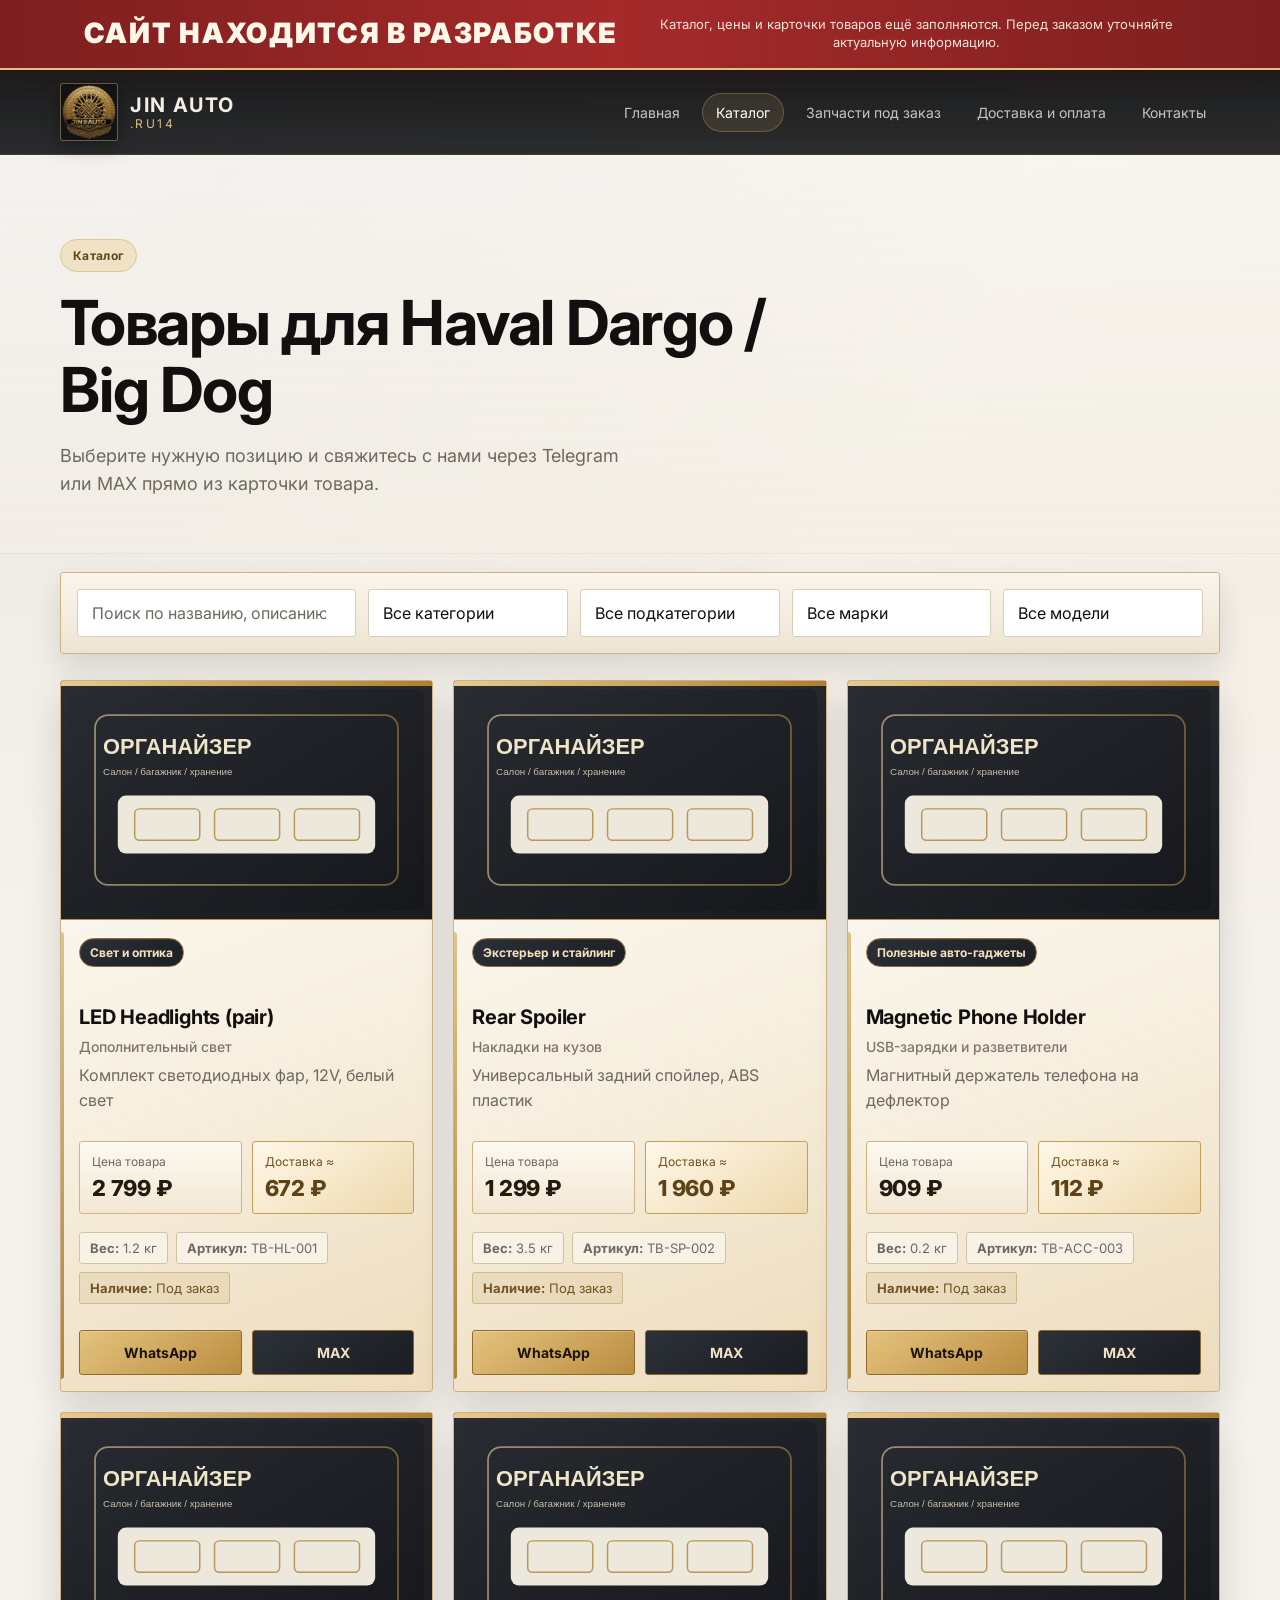
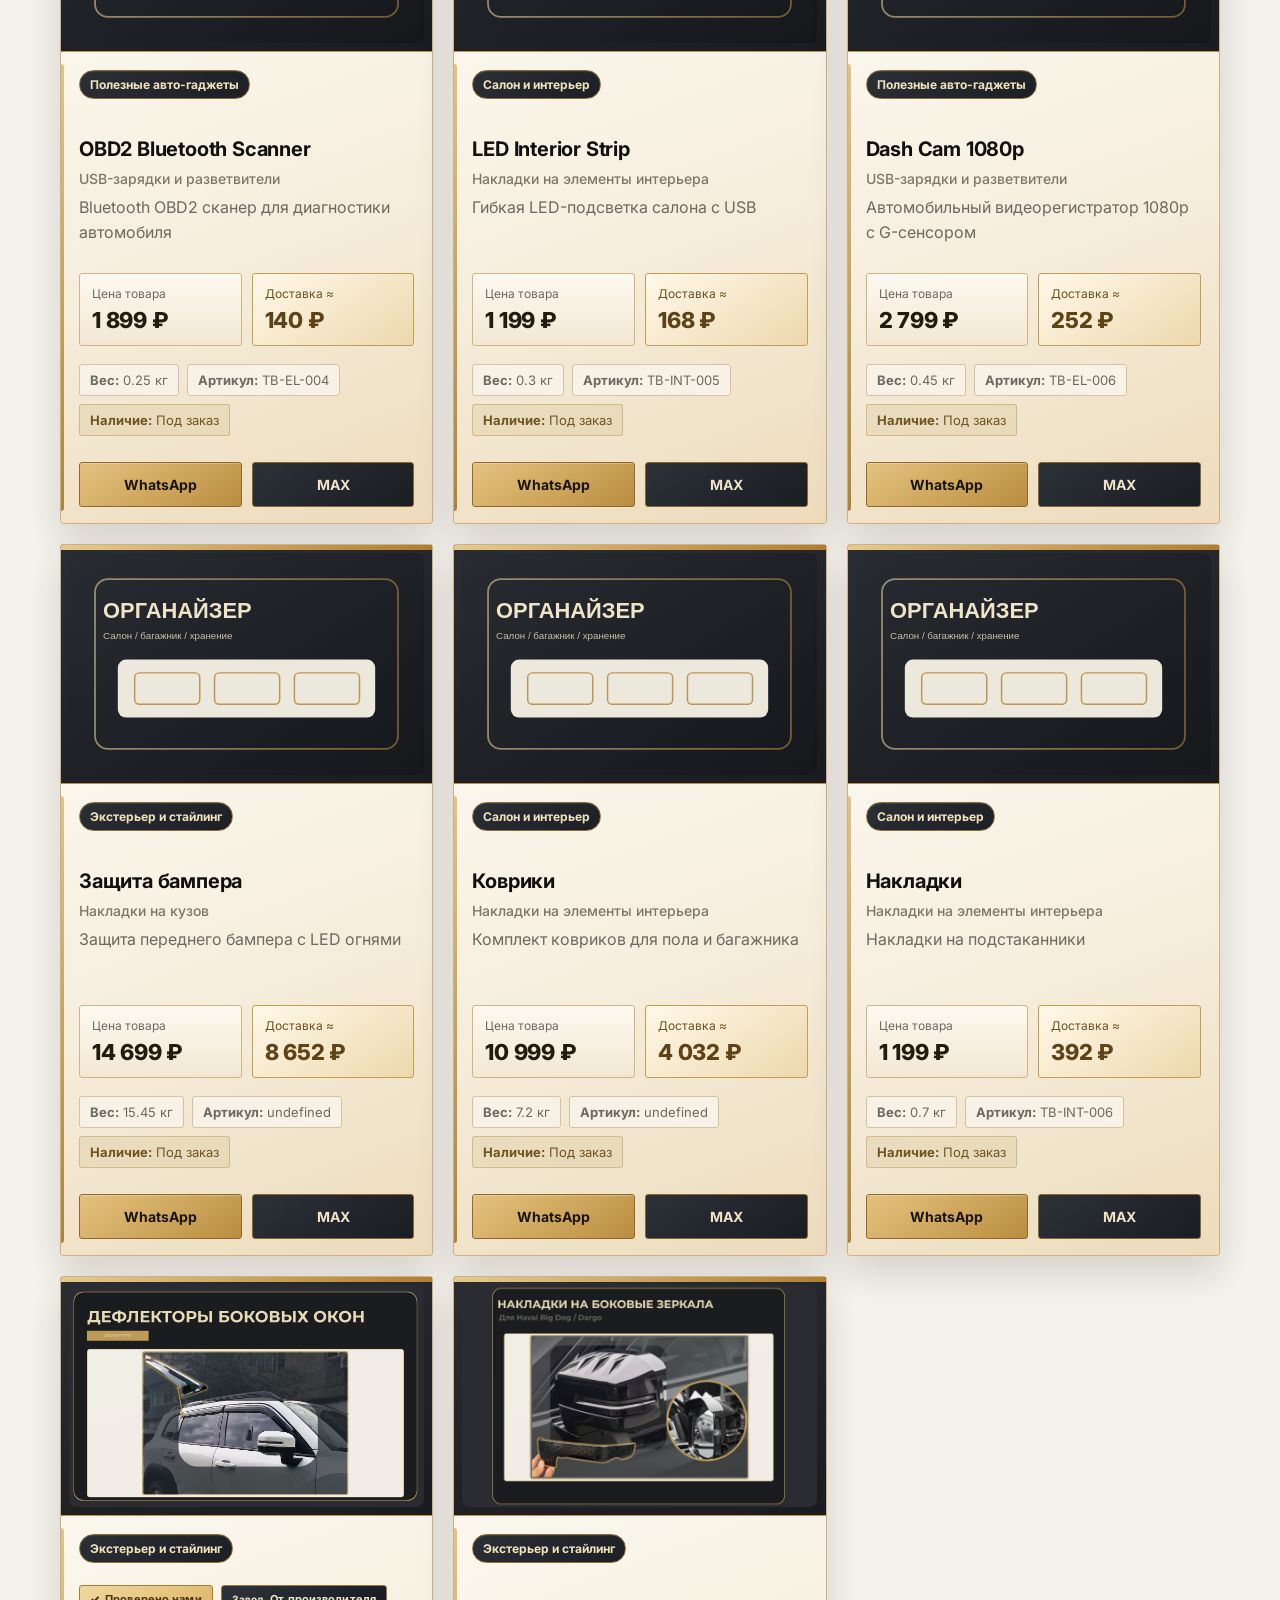
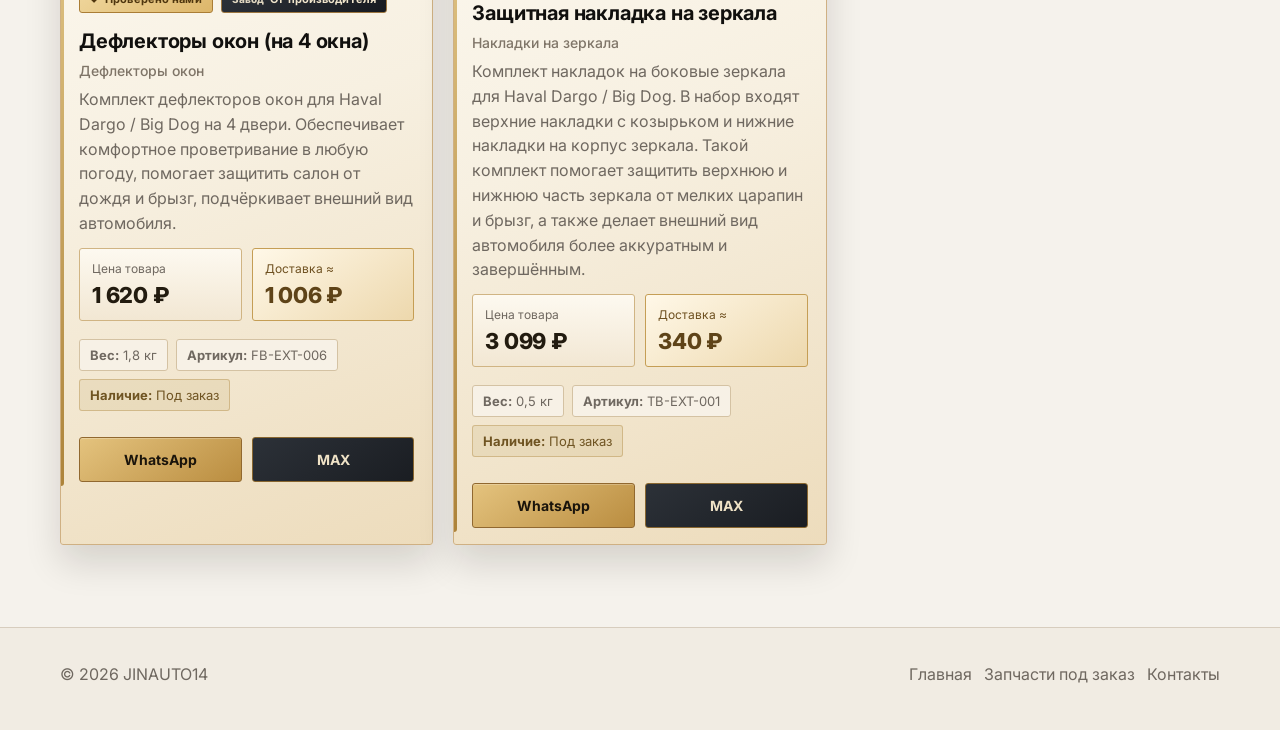
==== commit cd60e6bd: "JIN AUTO v0.3: enable multibrand catalog and variants" ====
--- a/catalog.html
+++ b/catalog.html
@@ -9,6 +9,7 @@
   <link rel="preconnect" href="https://fonts.gstatic.com" crossorigin>
   <link href="https://fonts.googleapis.com/css2?family=Inter:wght@400;500;600;700;800&display=swap" rel="stylesheet">
   <link rel="stylesheet" href="css/style.css">
+  <link rel="stylesheet" href="css/jinauto-v03.css">
 
 <link rel="icon" type="image/png" href="images/favicon.png?v=2">
 <link rel="apple-touch-icon" href="images/apple-touch-icon.png?v=2">
@@ -71,6 +72,8 @@
 
   <script src="js/constants.js"></script>
   <script src="js/products.js"></script>
+  <script src="js/products-clean.js"></script>
   <script src="js/app.js"></script>
+  <script src="js/jinauto-v03.js"></script>
 </body>
 </html>
--- a/css/style.css
+++ b/css/style.css
@@ -16,7 +16,7 @@
   --card-accent-line: #c7a056;
   --shadow: 0 20px 48px rgba(22, 16, 8, .14);
   --shadow-soft: 0 12px 28px rgba(22, 16, 8, .08);
-  --radius: 20px;
+  --radius: 3px;
 }
 
 * { box-sizing: border-box; }
@@ -66,7 +66,7 @@
 .logo-media {
   width: 58px;
   height: 58px;
-  border-radius: 14px;
+  border-radius: 3px;
   overflow: hidden;
   background: #121315;
   border: 1px solid rgba(216,188,133,.45);
@@ -122,6 +122,11 @@
 .hero,
 .page-hero {
   padding: 84px 0 36px;
+}
+
+.page-hero {
+  border-bottom: 1px solid rgba(200,165,90,.22);
+  background: linear-gradient(180deg, rgba(255,255,255,.48), rgba(245,238,226,.38));
 }
 
 .hero-grid,
@@ -155,7 +160,7 @@
 h1 { font-size: clamp(34px, 5.5vw, 62px); max-width: 13ch; margin-top: 18px; letter-spacing: -.02em; }
 .page-hero h1 { max-width: 18ch; }
 h2 { font-size: clamp(25px, 3.6vw, 40px); }
-h3 { font-size: 21px; }
+h3 { font-size: 20px; }
 
 .lead {
   font-size: 18px;
@@ -183,11 +188,20 @@
 
 .btn {
   padding: 13px 18px;
-  border-radius: 14px;
+  border-radius: 3px;
   border: 1px solid transparent;
   font-weight: 700;
   font-size: 14px;
   transition: transform .18s ease, box-shadow .18s ease, background .18s ease, border-color .18s ease;
+}
+
+.btn:focus-visible,
+.input:focus-visible,
+.nav a:focus-visible,
+.text-link:focus-visible,
+.thumb-btn:focus-visible {
+  outline: 3px solid rgba(200,165,90,.32);
+  outline-offset: 2px;
 }
 
 .btn:hover {
@@ -240,6 +254,17 @@
 
 .hero {
   position: relative;
+  overflow: hidden;
+}
+
+.hero::before {
+  content: "";
+  position: absolute;
+  inset: 0;
+  pointer-events: none;
+  background:
+    linear-gradient(108deg, rgba(18,19,22,.88) 0%, rgba(18,19,22,.68) 42%, rgba(18,19,22,0) 74%),
+    linear-gradient(180deg, rgba(200,165,90,.12), rgba(200,165,90,0));
 }
 
 .hero::after {
@@ -247,13 +272,51 @@
   position: absolute;
   inset: 0;
   pointer-events: none;
-  background: linear-gradient(180deg, rgba(16,17,19,.04), transparent 40%);
+  background: linear-gradient(180deg, rgba(16,17,19,.06), transparent 46%);
+}
+
+.hero .container {
+  position: relative;
+  z-index: 1;
+}
+
+.hero-grid > div:first-child {
+  padding: 18px 16px 18px 0;
+}
+
+.hero-grid > div:first-child h1,
+.hero-grid > div:first-child .lead {
+  color: #f3ede0;
+}
+
+.hero-grid > div:first-child .hero-points {
+  color: #d7cab1;
 }
 
 .hero-card {
-  background: linear-gradient(165deg, #1b1d21, #141518);
-  border-color: rgba(200,165,90,.28);
+  background: linear-gradient(160deg, #20242b, #14171c);
+  border-color: rgba(200,165,90,.42);
   color: #ece6d8;
+  box-shadow: 0 24px 46px rgba(15, 12, 8, .38);
+  position: relative;
+  overflow: hidden;
+}
+
+.hero-card::before {
+  content: "";
+  position: absolute;
+  top: -1px;
+  left: -1px;
+  right: -1px;
+  height: 4px;
+  background: linear-gradient(90deg, rgba(228,197,129,.96), rgba(177,135,63,.8));
+  border-radius: 0;
+  z-index: 1;
+}
+
+.hero-card > * {
+  position: relative;
+  z-index: 2;
 }
 
 .hero-card h2 { color: #f7f0df; }
@@ -267,7 +330,7 @@
   display: flex;
   align-items: end;
   justify-content: space-between;
-  gap: 18px;
+  gap: 20px;
   margin-bottom: 22px;
 }
 
@@ -287,20 +350,20 @@
 
 .catalog-toolbar {
   display: grid;
-  grid-template-columns: 1.3fr .85fr .85fr;
+  grid-template-columns: 1.5fr .8fr .8fr;
   gap: 12px;
   margin-bottom: 26px;
-  background: linear-gradient(180deg, #fbf8f2, #f3ecdf);
-  border: 1px solid #d8c8ad;
-  border-radius: 16px;
-  padding: 12px;
-  box-shadow: 0 10px 24px rgba(27, 20, 10, .08);
+  background: linear-gradient(180deg, #faf5ec, #eee4d2);
+  border: 1px solid #cfb182;
+  border-radius: 3px;
+  padding: 16px;
+  box-shadow: 0 14px 30px rgba(27, 20, 10, .12);
 }
 
 .input {
   width: 100%;
   padding: 13px 14px;
-  border-radius: 12px;
+  border-radius: 3px;
   border: 1px solid #d8cebd;
   outline: none;
   background: #fff;
@@ -329,18 +392,19 @@
 .product-grid {
   display: grid;
   grid-template-columns: repeat(3, minmax(0, 1fr));
-  gap: 18px;
+  gap: 20px;
 }
 
 .product-card {
+  border-radius: 3px;
   overflow: hidden;
   display: flex;
   flex-direction: column;
   min-height: 100%;
-  border: 1px solid #d4c1a0;
+  border: 1px solid #cfb083;
   background:
-    linear-gradient(150deg, #ffffff 0%, #f7f0e3 55%, #f4e8d2 100%);
-  box-shadow: 0 20px 40px rgba(21, 15, 7, .12);
+    linear-gradient(160deg, #fffdf8 0%, #f7f0e1 52%, #eddcbc 100%);
+  box-shadow: 0 18px 36px rgba(21, 15, 7, .14);
   position: relative;
 }
 
@@ -348,8 +412,8 @@
   content: "";
   position: absolute;
   inset: 0 0 auto 0;
-  height: 4px;
-  background: linear-gradient(90deg, #e2c88c, #b38940);
+  height: 5px;
+  background: linear-gradient(90deg, #e6cb8e, #ae7f33);
   z-index: 2;
 }
 
@@ -357,9 +421,11 @@
   aspect-ratio: 16 / 10;
   background: linear-gradient(165deg, #2b2d32, #1a1c20);
   border-bottom: 1px solid #b7924d;
+  padding: 8px;
 }
 
 .product-image-wrap img {
+  border-radius: 8px;
   width: 100%;
   height: 100%;
   object-fit: cover;
@@ -376,9 +442,9 @@
 }
 
 .product-content {
-  padding: 20px;
+  padding: 18px 18px 16px;
   display: grid;
-  gap: 10px;
+  gap: 8px;
   position: relative;
   z-index: 1;
 }
@@ -387,10 +453,10 @@
   content: "";
   position: absolute;
   left: 0;
-  top: 14px;
-  bottom: 14px;
-  width: 4px;
-  border-radius: 0 6px 6px 0;
+  top: 12px;
+  bottom: 12px;
+  width: 3px;
+  border-radius: 0 4px 4px 0;
   background: linear-gradient(180deg, #e0c485, #ad833a);
 }
 
@@ -408,7 +474,7 @@
 }
 
 .product-title {
-  font-size: 21px;
+  font-size: 20px;
   margin: 8px 0 0;
   line-height: 1.25;
   letter-spacing: -.01em;
@@ -423,22 +489,22 @@
 
 .product-description {
   margin: 0;
-  min-height: 72px;
-  line-height: 1.5;
+  min-height: 66px;
+  line-height: 1.55;
 }
 
 .product-prices {
   display: grid;
   grid-template-columns: repeat(2, minmax(0, 1fr));
   gap: 10px;
-  margin-bottom: 8px;
+  margin: 4px 0 10px;
 }
 
 .price-box {
-  padding: 11px 12px;
-  border-radius: 12px;
-  background: linear-gradient(180deg, #fbf7ef, #f2e9d9);
-  border: 1px solid #dac7a5;
+  padding: 12px;
+  border-radius: 3px;
+  background: linear-gradient(180deg, #fdf9f0, #f2e7d3);
+  border: 1px solid #d0b483;
 }
 
 .price-box-delivery {
@@ -454,9 +520,10 @@
 }
 
 .price-value {
-  font-size: 20px;
+  font-size: 22px;
   font-weight: 800;
   color: #221b0f;
+  letter-spacing: -.01em;
 }
 
 .price-box-delivery .price-label {
@@ -478,7 +545,7 @@
 
 .product-meta li {
   padding: 7px 10px;
-  border-radius: 10px;
+  border-radius: 3px;
   background: #f7f1e6;
   border: 1px solid #d4c2a3;
   font-size: 13px;
@@ -505,20 +572,21 @@
 .product-actions .btn {
   flex: 1;
   padding-inline: 12px;
-  border-radius: 12px;
+  border-radius: 3px;
   font-weight: 700;
 }
 
 .product-actions .btn-primary {
-  background: linear-gradient(145deg, #272b32, #15181d);
-  color: #f3e5c4;
-  border: 1px solid #8e6d34;
+  background: linear-gradient(145deg, #e4c37e, #ba8d40);
+  color: #1a140b;
+  border: 1px solid #91682f;
+  box-shadow: inset 0 1px 0 rgba(255,255,255,.24);
 }
 
 .product-actions .btn-secondary {
-  background: linear-gradient(145deg, #e8cd93, #c0974d);
-  color: #18130b;
-  border: 1px solid #9a7435;
+  background: linear-gradient(145deg, #2c3138, #1a1d22);
+  color: #efe2c6;
+  border: 1px solid #88662f;
 }
 
 .feature-card,
@@ -530,7 +598,7 @@
 .feature-card:hover,
 .product-card:hover,
 .hero-card:hover {
-  transform: translateY(-4px);
+  transform: translateY(-3px);
   border-color: #c8a55a;
   box-shadow: 0 26px 45px rgba(24,18,10,.16);
 }
@@ -567,7 +635,7 @@
   margin: 8px 0 0;
   padding: 14px 16px;
   border: 1px dashed #c8b697;
-  border-radius: 14px;
+  border-radius: 3px;
   background: #fbf7ef;
 }
 
@@ -610,6 +678,11 @@
     grid-template-columns: 1fr;
   }
 
+  .product-page-layout,
+  .product-page-actions {
+    grid-template-columns: 1fr;
+  }
+
   .hero h1,
   .page-hero h1 {
     max-width: 100%;
@@ -622,11 +695,38 @@
   .lead { font-size: 16px; }
   .product-title { font-size: 19px; }
   .hero-card, .feature-card, .form-card, .sidebar-card, .cta-banner { padding: 20px; }
-  .nav { gap: 6px; }
+  .nav { gap: 8px; }
   .nav a { padding: 8px 10px; font-size: 14px; }
-  .logo-media { width: 42px; height: 42px; border-radius: 10px; }
+  .logo-media { width: 42px; height: 42px; border-radius: 3px; }
   .logo-text strong { font-size: 16px; }
   .logo-text small { font-size: 10px; }
+
+  .product-content {
+    padding: 16px;
+  }
+
+  .product-meta {
+    margin-bottom: 10px;
+  }
+
+  .product-meta li {
+    font-size: 12px;
+    padding: 6px 8px;
+  }
+
+  .catalog-toolbar {
+    padding: 10px;
+    margin-bottom: 18px;
+  }
+
+  .product-actions {
+    flex-direction: column;
+  }
+
+  .product-actions .btn,
+  .product-page-actions .btn {
+    width: 100%;
+  }
 }
 
 .product-card { cursor: pointer; }
@@ -643,20 +743,21 @@
 .product-page-layout {
   display: grid;
   grid-template-columns: 1.1fr .9fr;
-  gap: 24px;
+  gap: 26px;
+  align-items: start;
 }
 
 .product-page-main-image {
-  background: #fff;
-  border: 1px solid #d6c4a1;
-  border-radius: 16px;
+  background: linear-gradient(170deg, #fffdf8, #f7eedf);
+  border: 1px solid #caab78;
+  border-radius: 3px;
   padding: 14px;
-  box-shadow: var(--shadow-soft);
+  box-shadow: 0 20px 38px rgba(24, 17, 8, .14);
 }
 
 .product-page-main-image img {
   width: 100%;
-  border-radius: 12px;
+  border-radius: 3px;
   cursor: zoom-in;
   opacity: 1;
   transition: opacity .24s ease;
@@ -675,28 +776,40 @@
 
 .thumb-btn {
   border: 1px solid #d6c4a1;
-  border-radius: 10px;
+  border-radius: 3px;
   background: #fff;
   padding: 4px;
   width: 72px;
   height: 72px;
 }
 
-.thumb-btn img { width: 100%; height: 100%; object-fit: cover; border-radius: 7px; }
+.thumb-btn img { width: 100%; height: 100%; object-fit: cover; border-radius: 2px; }
 .thumb-btn.active { border-color: #b98f44; box-shadow: 0 0 0 2px rgba(185,143,68,.2); }
 .thumb-btn { transition: border-color .2s ease, transform .2s ease, box-shadow .2s ease; }
 .thumb-btn:hover { transform: translateY(-1px); border-color: #b98f44; }
 
 .product-page-info {
-  background: #fff;
-  border: 1px solid #dbc9a8;
-  border-radius: 16px;
+  background: linear-gradient(180deg, #fffdfa, #f8f0e3);
+  border: 1px solid #cbae7d;
+  border-radius: 3px;
   padding: 22px;
-  box-shadow: var(--shadow-soft);
+  box-shadow: 0 20px 40px rgba(24, 17, 8, .14);
 }
 
 .product-page-actions { display: grid; grid-template-columns: repeat(2, minmax(0,1fr)); gap: 10px; margin-top: 14px; }
+.product-page-actions .btn-back-catalog { grid-column: 1 / -1; justify-content: flex-start; }
 .related-links { display: grid; gap: 8px; }
+
+
+.product-page-info .product-title {
+  font-size: clamp(24px, 3vw, 34px);
+  margin-bottom: 6px;
+}
+
+.product-page-info .product-description {
+  min-height: auto;
+}
+
 
 .btn-back-catalog {
   background: #f6efe1;
@@ -714,7 +827,7 @@
 .related-section {
   margin-top: 18px;
   padding: 22px;
-  border-radius: 16px;
+  border-radius: 3px;
   border: 1px solid #d4bc8a;
   background: linear-gradient(145deg, #fffaf0, #f4e9d2);
   box-shadow: 0 14px 30px rgba(34, 25, 11, .1);
@@ -726,12 +839,13 @@
 
 .related-section .text-link {
   padding: 10px 12px;
-  border-radius: 10px;
+  border-radius: 3px;
   background: rgba(39, 43, 50, .05);
   border: 1px solid rgba(39, 43, 50, .12);
 }
 
 .trust-block {
+  border-radius: 3px;
   background: linear-gradient(145deg, #fffaf0, #f2e7d0);
   border: 1px solid #d8bc85;
 }
@@ -743,20 +857,41 @@
 .trust-badges {
   display: flex;
   flex-wrap: wrap;
-  gap: 6px;
+  gap: 8px;
+  margin-top: 14px;
 }
 
 .trust-badge {
   display: inline-flex;
   align-items: center;
-  padding: 5px 9px;
-  border-radius: 999px;
+  padding: 6px 10px;
+  border-radius: 3px;
   font-size: 11px;
   font-weight: 700;
-  color: #5c4319;
-  background: #f6e9cb;
-  border: 1px solid #cda864;
-}
+  letter-spacing: .01em;
+  border: 1px solid transparent;
+}
+
+.trust-badge-verified {
+  color: #4f360e;
+  background: linear-gradient(145deg, #f0d89f, #ddb66a);
+  border-color: #aa7d35;
+}
+.trust-badge-verified::before { content: "✓"; font-weight: 900; margin-right: 5px; }
+
+.trust-badge-factory {
+  color: #f0e5cc;
+  background: linear-gradient(145deg, #2e333b, #171a20);
+  border-color: #9c7640;
+}
+.trust-badge-factory::before { content: "Завод"; font-size: 10px; font-weight: 800; margin-right: 6px; opacity: .92; }
+
+.trust-badge-supplier {
+  color: #54401f;
+  background: linear-gradient(180deg, #fbf6eb, #efe4cf);
+  border-color: #cdb38a;
+}
+.trust-badge-supplier::before { content: "•"; font-size: 12px; margin-right: 5px; }
 
 .no-scroll {
   overflow: hidden;
@@ -795,7 +930,7 @@
   width: min(94vw, 1180px);
   max-height: 92vh;
   padding: 14px;
-  border-radius: 16px;
+  border-radius: 3px;
   border: 1px solid rgba(216,188,133,.45);
   background: rgba(25, 22, 18, .92);
   box-shadow: 0 22px 52px rgba(0,0,0,.4);
@@ -815,7 +950,7 @@
   max-height: calc(92vh - 28px);
   margin: 0 auto;
   object-fit: contain;
-  border-radius: 12px;
+  border-radius: 3px;
   opacity: .94;
   transform: scale(.992);
   transition: opacity .22s ease, transform .24s ease;
@@ -856,7 +991,7 @@
   top: 10px;
   width: 38px;
   height: 38px;
-  border-radius: 999px;
+  border-radius: 3px;
   font-size: 20px;
   z-index: 4;
 }
@@ -867,7 +1002,7 @@
   transform: translateY(-50%);
   width: 42px;
   height: 42px;
-  border-radius: 999px;
+  border-radius: 3px;
   font-size: 0;
   line-height: 0;
   z-index: 3;
@@ -924,3 +1059,59 @@
     transform: none;
   }
 }
+
+
+/* Site-wide development notice */
+.development-banner {
+  width: 100%;
+  position: relative;
+  z-index: 60;
+  background: linear-gradient(90deg, #7d1f1f, #a52a2a 48%, #7d1f1f);
+  color: #fff7e8;
+  border-bottom: 2px solid #e0c27d;
+  box-shadow: 0 8px 24px rgba(63, 16, 16, .24);
+}
+
+.development-banner-inner {
+  width: min(1160px, calc(100% - 36px));
+  margin: 0 auto;
+  min-height: 68px;
+  display: flex;
+  align-items: center;
+  justify-content: center;
+  gap: 18px;
+  text-align: center;
+  padding: 12px 0;
+}
+
+.development-banner strong {
+  font-size: clamp(18px, 2.2vw, 28px);
+  line-height: 1.05;
+  letter-spacing: .06em;
+  font-weight: 900;
+}
+
+.development-banner span {
+  font-size: 13px;
+  line-height: 1.35;
+  max-width: 560px;
+  color: rgba(255, 247, 232, .9);
+}
+
+@media (max-width: 760px) {
+  .development-banner-inner {
+    width: min(100% - 24px, 1160px);
+    min-height: 78px;
+    flex-direction: column;
+    gap: 5px;
+    padding: 10px 0;
+  }
+
+  .development-banner strong {
+    font-size: 18px;
+  }
+
+  .development-banner span {
+    font-size: 12px;
+  }
+}
--- a/css/jinauto-v03.css
+++ b/css/jinauto-v03.css
@@ -0,0 +1,9 @@
+.catalog-toolbar { grid-template-columns:minmax(190px,1.4fr) repeat(4,minmax(115px,1fr)); }
+.jinauto-compatibility{margin:12px 0;padding:12px;background:#f8f1e5;border:1px solid #dac7a5;border-radius:3px;font-size:14px}
+.jinauto-compatibility strong{display:block;margin-bottom:6px}
+.jinauto-compatibility ul{margin:0;padding-left:18px;line-height:1.6}
+.jinauto-variant-label{display:block;margin:12px 0;font-size:14px}
+.jinauto-variant-label strong{display:block;margin-bottom:6px}
+.jinauto-variant-label select{display:block;width:100%}
+@media(max-width:1100px){.catalog-toolbar{grid-template-columns:repeat(2,minmax(0,1fr))}}
+@media(max-width:640px){.catalog-toolbar{grid-template-columns:1fr}}
